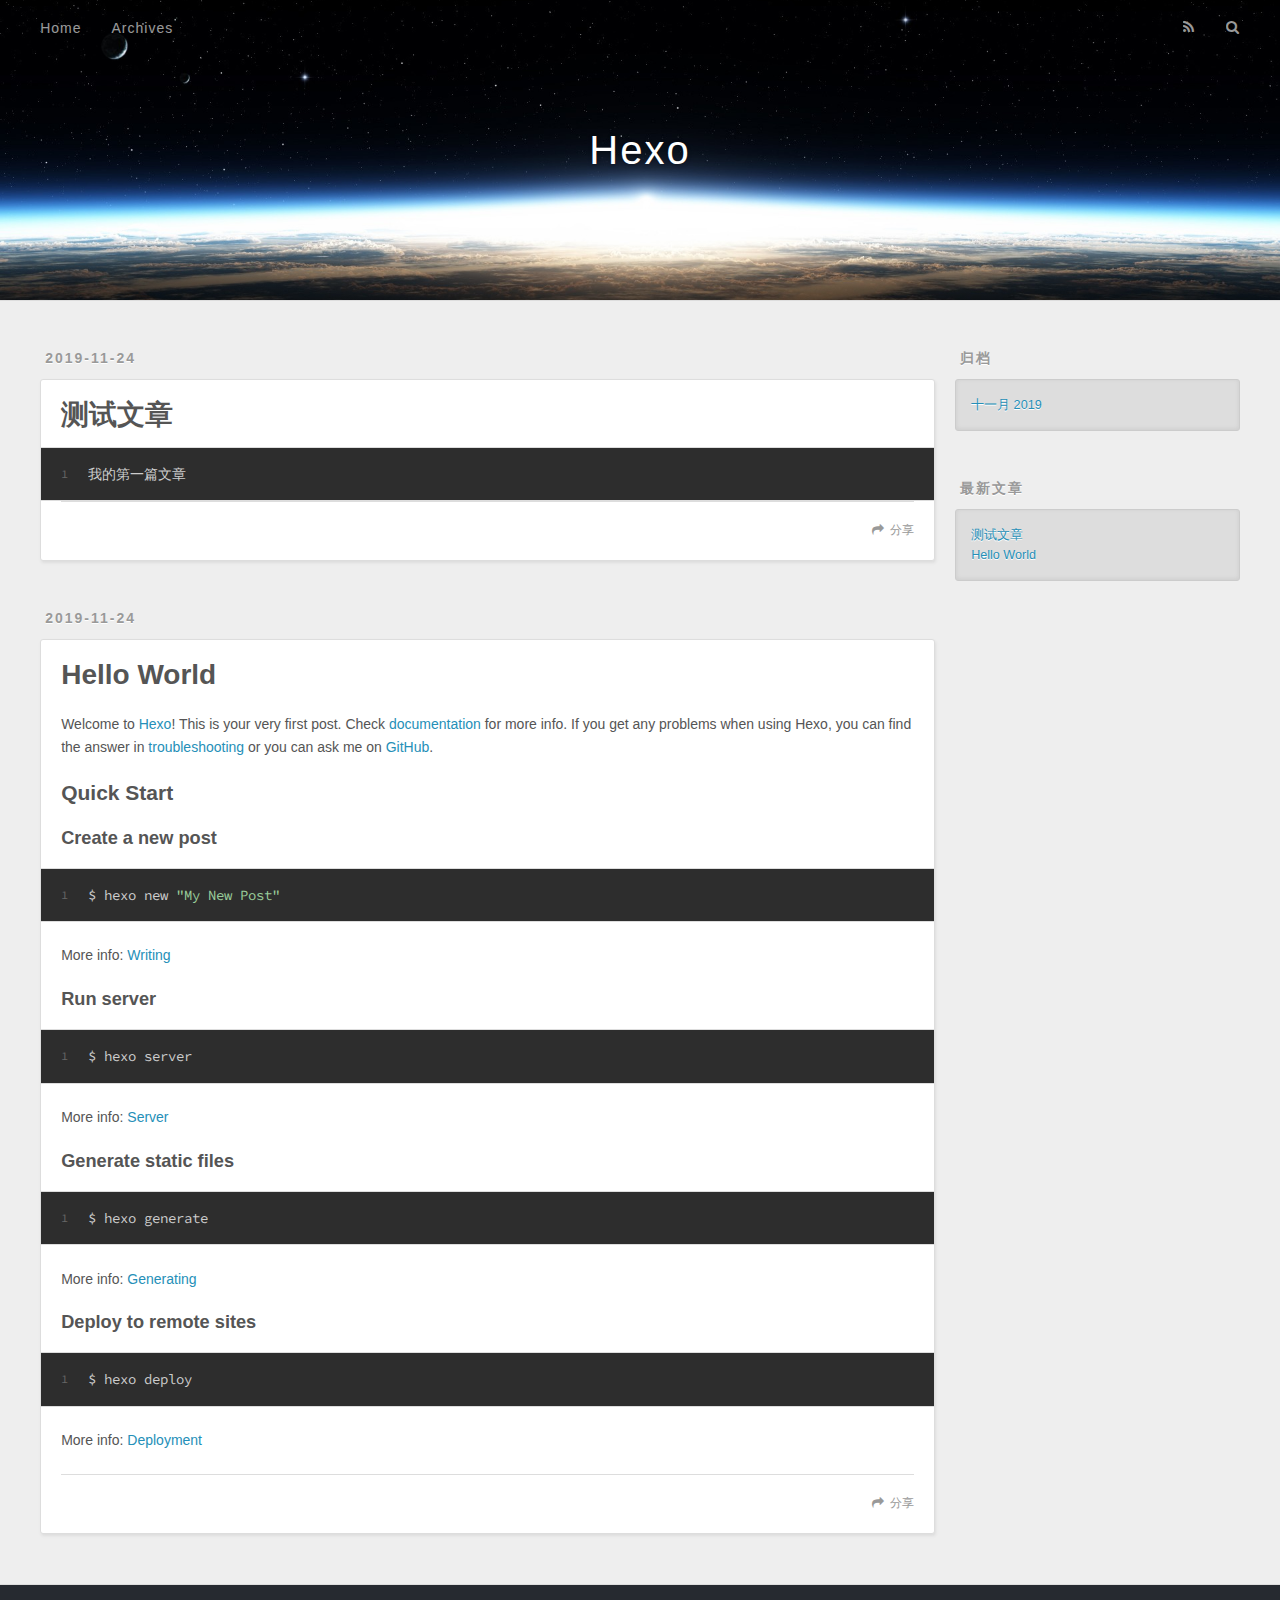
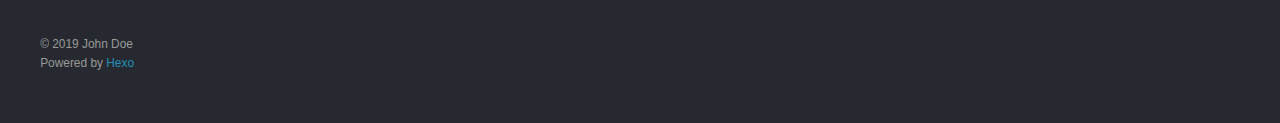
==== index.html @ d6184c69 "Site updated: 2019-11-24 23:22:11" ====
<!DOCTYPE html>
<html>
<head>
  <meta charset="utf-8">
  

  
  <title>Hexo</title>
  <meta name="viewport" content="width=device-width, initial-scale=1, maximum-scale=1">
  <meta property="og:type" content="website">
<meta property="og:title" content="Hexo">
<meta property="og:url" content="http:&#x2F;&#x2F;yoursite.com&#x2F;index.html">
<meta property="og:site_name" content="Hexo">
<meta property="og:locale" content="zh-CN">
<meta name="twitter:card" content="summary">
  
    <link rel="alternate" href="/atom.xml" title="Hexo" type="application/atom+xml">
  
  
    <link rel="icon" href="/favicon.png">
  
  
    <link href="//fonts.googleapis.com/css?family=Source+Code+Pro" rel="stylesheet" type="text/css">
  
  <link rel="stylesheet" href="/css/style.css">
</head>

<body>
  <div id="container">
    <div id="wrap">
      <header id="header">
  <div id="banner"></div>
  <div id="header-outer" class="outer">
    <div id="header-title" class="inner">
      <h1 id="logo-wrap">
        <a href="/" id="logo">Hexo</a>
      </h1>
      
    </div>
    <div id="header-inner" class="inner">
      <nav id="main-nav">
        <a id="main-nav-toggle" class="nav-icon"></a>
        
          <a class="main-nav-link" href="/">Home</a>
        
          <a class="main-nav-link" href="/archives">Archives</a>
        
      </nav>
      <nav id="sub-nav">
        
          <a id="nav-rss-link" class="nav-icon" href="/atom.xml" title="RSS Feed"></a>
        
        <a id="nav-search-btn" class="nav-icon" title="搜索"></a>
      </nav>
      <div id="search-form-wrap">
        <form action="//google.com/search" method="get" accept-charset="UTF-8" class="search-form"><input type="search" name="q" class="search-form-input" placeholder="Search"><button type="submit" class="search-form-submit">&#xF002;</button><input type="hidden" name="sitesearch" value="http://yoursite.com"></form>
      </div>
    </div>
  </div>
</header>
      <div class="outer">
        <section id="main">
  
    <article id="post-测试文章" class="article article-type-post" itemscope itemprop="blogPost">
  <div class="article-meta">
    <a href="/2019/11/24/%E6%B5%8B%E8%AF%95%E6%96%87%E7%AB%A0/" class="article-date">
  <time datetime="2019-11-24T12:46:20.000Z" itemprop="datePublished">2019-11-24</time>
</a>
    
  </div>
  <div class="article-inner">
    
    
      <header class="article-header">
        
  
    <h1 itemprop="name">
      <a class="article-title" href="/2019/11/24/%E6%B5%8B%E8%AF%95%E6%96%87%E7%AB%A0/">测试文章</a>
    </h1>
  

      </header>
    
    <div class="article-entry" itemprop="articleBody">
      
        <br>
<figure class="highlight bash"><table><tr><td class="gutter"><pre><span class="line">1</span><br></pre></td><td class="code"><pre><span class="line">我的第一篇文章</span><br></pre></td></tr></table></figure>
      
    </div>
    <footer class="article-footer">
      <a data-url="http://yoursite.com/2019/11/24/%E6%B5%8B%E8%AF%95%E6%96%87%E7%AB%A0/" data-id="ck3d3ult2000094rq9n5b77zd" class="article-share-link">分享</a>
      
      
    </footer>
  </div>
  
</article>


  
    <article id="post-hello-world" class="article article-type-post" itemscope itemprop="blogPost">
  <div class="article-meta">
    <a href="/2019/11/24/hello-world/" class="article-date">
  <time datetime="2019-11-24T12:38:49.908Z" itemprop="datePublished">2019-11-24</time>
</a>
    
  </div>
  <div class="article-inner">
    
    
      <header class="article-header">
        
  
    <h1 itemprop="name">
      <a class="article-title" href="/2019/11/24/hello-world/">Hello World</a>
    </h1>
  

      </header>
    
    <div class="article-entry" itemprop="articleBody">
      
        <p>Welcome to <a href="https://hexo.io/" target="_blank" rel="noopener">Hexo</a>! This is your very first post. Check <a href="https://hexo.io/docs/" target="_blank" rel="noopener">documentation</a> for more info. If you get any problems when using Hexo, you can find the answer in <a href="https://hexo.io/docs/troubleshooting.html" target="_blank" rel="noopener">troubleshooting</a> or you can ask me on <a href="https://github.com/hexojs/hexo/issues" target="_blank" rel="noopener">GitHub</a>.</p>
<h2 id="Quick-Start"><a href="#Quick-Start" class="headerlink" title="Quick Start"></a>Quick Start</h2><h3 id="Create-a-new-post"><a href="#Create-a-new-post" class="headerlink" title="Create a new post"></a>Create a new post</h3><figure class="highlight bash"><table><tr><td class="gutter"><pre><span class="line">1</span><br></pre></td><td class="code"><pre><span class="line">$ hexo new <span class="string">"My New Post"</span></span><br></pre></td></tr></table></figure>

<p>More info: <a href="https://hexo.io/docs/writing.html" target="_blank" rel="noopener">Writing</a></p>
<h3 id="Run-server"><a href="#Run-server" class="headerlink" title="Run server"></a>Run server</h3><figure class="highlight bash"><table><tr><td class="gutter"><pre><span class="line">1</span><br></pre></td><td class="code"><pre><span class="line">$ hexo server</span><br></pre></td></tr></table></figure>

<p>More info: <a href="https://hexo.io/docs/server.html" target="_blank" rel="noopener">Server</a></p>
<h3 id="Generate-static-files"><a href="#Generate-static-files" class="headerlink" title="Generate static files"></a>Generate static files</h3><figure class="highlight bash"><table><tr><td class="gutter"><pre><span class="line">1</span><br></pre></td><td class="code"><pre><span class="line">$ hexo generate</span><br></pre></td></tr></table></figure>

<p>More info: <a href="https://hexo.io/docs/generating.html" target="_blank" rel="noopener">Generating</a></p>
<h3 id="Deploy-to-remote-sites"><a href="#Deploy-to-remote-sites" class="headerlink" title="Deploy to remote sites"></a>Deploy to remote sites</h3><figure class="highlight bash"><table><tr><td class="gutter"><pre><span class="line">1</span><br></pre></td><td class="code"><pre><span class="line">$ hexo deploy</span><br></pre></td></tr></table></figure>

<p>More info: <a href="https://hexo.io/docs/one-command-deployment.html" target="_blank" rel="noopener">Deployment</a></p>

      
    </div>
    <footer class="article-footer">
      <a data-url="http://yoursite.com/2019/11/24/hello-world/" data-id="ck3d3ultg000194rq2yda4rs5" class="article-share-link">分享</a>
      
      
    </footer>
  </div>
  
</article>


  


</section>
        
          <aside id="sidebar">
  
    

  
    

  
    
  
    
  <div class="widget-wrap">
    <h3 class="widget-title">归档</h3>
    <div class="widget">
      <ul class="archive-list"><li class="archive-list-item"><a class="archive-list-link" href="/archives/2019/11/">十一月 2019</a></li></ul>
    </div>
  </div>


  
    
  <div class="widget-wrap">
    <h3 class="widget-title">最新文章</h3>
    <div class="widget">
      <ul>
        
          <li>
            <a href="/2019/11/24/%E6%B5%8B%E8%AF%95%E6%96%87%E7%AB%A0/">测试文章</a>
          </li>
        
          <li>
            <a href="/2019/11/24/hello-world/">Hello World</a>
          </li>
        
      </ul>
    </div>
  </div>

  
</aside>
        
      </div>
      <footer id="footer">
  
  <div class="outer">
    <div id="footer-info" class="inner">
      &copy; 2019 John Doe<br>
      Powered by <a href="http://hexo.io/" target="_blank">Hexo</a>
    </div>
  </div>
</footer>
    </div>
    <nav id="mobile-nav">
  
    <a href="/" class="mobile-nav-link">Home</a>
  
    <a href="/archives" class="mobile-nav-link">Archives</a>
  
</nav>
    

<script src="//ajax.googleapis.com/ajax/libs/jquery/2.0.3/jquery.min.js"></script>


  <link rel="stylesheet" href="/fancybox/jquery.fancybox.css">
  <script src="/fancybox/jquery.fancybox.pack.js"></script>


<script src="/js/script.js"></script>



  </div>
</body>
</html>
---- css/style.css ----
body {
  width: 100%;
}
body:before,
body:after {
  content: "";
  display: table;
}
body:after {
  clear: both;
}
html,
body,
div,
span,
applet,
object,
iframe,
h1,
h2,
h3,
h4,
h5,
h6,
p,
blockquote,
pre,
a,
abbr,
acronym,
address,
big,
cite,
code,
del,
dfn,
em,
img,
ins,
kbd,
q,
s,
samp,
small,
strike,
strong,
sub,
sup,
tt,
var,
dl,
dt,
dd,
ol,
ul,
li,
fieldset,
form,
label,
legend,
table,
caption,
tbody,
tfoot,
thead,
tr,
th,
td {
  margin: 0;
  padding: 0;
  border: 0;
  outline: 0;
  font-weight: inherit;
  font-style: inherit;
  font-family: inherit;
  font-size: 100%;
  vertical-align: baseline;
}
body {
  line-height: 1;
  color: #000;
  background: #fff;
}
ol,
ul {
  list-style: none;
}
table {
  border-collapse: separate;
  border-spacing: 0;
  vertical-align: middle;
}
caption,
th,
td {
  text-align: left;
  font-weight: normal;
  vertical-align: middle;
}
a img {
  border: none;
}
input,
button {
  margin: 0;
  padding: 0;
}
input::-moz-focus-inner,
button::-moz-focus-inner {
  border: 0;
  padding: 0;
}
@font-face {
  font-family: FontAwesome;
  font-style: normal;
  font-weight: normal;
  src: url("fonts/fontawesome-webfont.eot?v=#4.0.3");
  src: url("fonts/fontawesome-webfont.eot?#iefix&v=#4.0.3") format("embedded-opentype"), url("fonts/fontawesome-webfont.woff?v=#4.0.3") format("woff"), url("fonts/fontawesome-webfont.ttf?v=#4.0.3") format("truetype"), url("fonts/fontawesome-webfont.svg#fontawesomeregular?v=#4.0.3") format("svg");
}
html,
body,
#container {
  height: 100%;
}
body {
  background: #eee;
  font: 14px -apple-system, BlinkMacSystemFont, "Segoe UI", "Roboto", "Oxygen", "Ubuntu", "Cantarell", "Fira Sans", "Droid Sans", "Helvetica Neue", sans-serif;
  -webkit-text-size-adjust: 100%;
}
.outer {
  max-width: 1220px;
  margin: 0 auto;
  padding: 0 20px;
}
.outer:before,
.outer:after {
  content: "";
  display: table;
}
.outer:after {
  clear: both;
}
.inner {
  display: inline;
  float: left;
  width: 98.33333333333333%;
  margin: 0 0.833333333333333%;
}
.left,
.alignleft {
  float: left;
}
.right,
.alignright {
  float: right;
}
.clear {
  clear: both;
}
#container {
  position: relative;
}
.mobile-nav-on {
  overflow: hidden;
}
#wrap {
  height: 100%;
  width: 100%;
  position: absolute;
  top: 0;
  left: 0;
  -webkit-transition: 0.2s ease-out;
  -moz-transition: 0.2s ease-out;
  -ms-transition: 0.2s ease-out;
  transition: 0.2s ease-out;
  z-index: 1;
  background: #eee;
}
.mobile-nav-on #wrap {
  left: 280px;
}
@media screen and (min-width: 768px) {
  #main {
    display: inline;
    float: left;
    width: 73.33333333333333%;
    margin: 0 0.833333333333333%;
  }
}
.article-date,
.article-category-link,
.archive-year,
.widget-title {
  text-decoration: none;
  text-transform: uppercase;
  letter-spacing: 2px;
  color: #999;
  margin-bottom: 1em;
  margin-left: 5px;
  line-height: 1em;
  text-shadow: 0 1px #fff;
  font-weight: bold;
}
.article-inner,
.archive-article-inner {
  background: #fff;
  -webkit-box-shadow: 1px 2px 3px #ddd;
  box-shadow: 1px 2px 3px #ddd;
  border: 1px solid #ddd;
  border-radius: 3px;
}
.article-entry h1,
.widget h1 {
  font-size: 2em;
}
.article-entry h2,
.widget h2 {
  font-size: 1.5em;
}
.article-entry h3,
.widget h3 {
  font-size: 1.3em;
}
.article-entry h4,
.widget h4 {
  font-size: 1.2em;
}
.article-entry h5,
.widget h5 {
  font-size: 1em;
}
.article-entry h6,
.widget h6 {
  font-size: 1em;
  color: #999;
}
.article-entry hr,
.widget hr {
  border: 1px dashed #ddd;
}
.article-entry strong,
.widget strong {
  font-weight: bold;
}
.article-entry em,
.widget em,
.article-entry cite,
.widget cite {
  font-style: italic;
}
.article-entry sup,
.widget sup,
.article-entry sub,
.widget sub {
  font-size: 0.75em;
  line-height: 0;
  position: relative;
  vertical-align: baseline;
}
.article-entry sup,
.widget sup {
  top: -0.5em;
}
.article-entry sub,
.widget sub {
  bottom: -0.2em;
}
.article-entry small,
.widget small {
  font-size: 0.85em;
}
.article-entry acronym,
.widget acronym,
.article-entry abbr,
.widget abbr {
  border-bottom: 1px dotted;
}
.article-entry ul,
.widget ul,
.article-entry ol,
.widget ol,
.article-entry dl,
.widget dl {
  margin: 0 20px;
  line-height: 1.6em;
}
.article-entry ul ul,
.widget ul ul,
.article-entry ol ul,
.widget ol ul,
.article-entry ul ol,
.widget ul ol,
.article-entry ol ol,
.widget ol ol {
  margin-top: 0;
  margin-bottom: 0;
}
.article-entry ul,
.widget ul {
  list-style: disc;
}
.article-entry ol,
.widget ol {
  list-style: decimal;
}
.article-entry dt,
.widget dt {
  font-weight: bold;
}
#header {
  height: 300px;
  position: relative;
  border-bottom: 1px solid #ddd;
}
#header:before,
#header:after {
  content: "";
  position: absolute;
  left: 0;
  right: 0;
  height: 40px;
}
#header:before {
  top: 0;
  background: -webkit-linear-gradient(rgba(0,0,0,0.2), transparent);
  background: -moz-linear-gradient(rgba(0,0,0,0.2), transparent);
  background: -ms-linear-gradient(rgba(0,0,0,0.2), transparent);
  background: linear-gradient(rgba(0,0,0,0.2), transparent);
}
#header:after {
  bottom: 0;
  background: -webkit-linear-gradient(transparent, rgba(0,0,0,0.2));
  background: -moz-linear-gradient(transparent, rgba(0,0,0,0.2));
  background: -ms-linear-gradient(transparent, rgba(0,0,0,0.2));
  background: linear-gradient(transparent, rgba(0,0,0,0.2));
}
#header-outer {
  height: 100%;
  position: relative;
}
#header-inner {
  position: relative;
  overflow: hidden;
}
#banner {
  position: absolute;
  top: 0;
  left: 0;
  width: 100%;
  height: 100%;
  background: url("images/banner.jpg") center #000;
  -webkit-background-size: cover;
  -moz-background-size: cover;
  background-size: cover;
  z-index: -1;
}
#header-title {
  text-align: center;
  height: 40px;
  position: absolute;
  top: 50%;
  left: 0;
  margin-top: -20px;
}
#logo,
#subtitle {
  text-decoration: none;
  color: #fff;
  font-weight: 300;
  text-shadow: 0 1px 4px rgba(0,0,0,0.3);
}
#logo {
  font-size: 40px;
  line-height: 40px;
  letter-spacing: 2px;
}
#subtitle {
  font-size: 16px;
  line-height: 16px;
  letter-spacing: 1px;
}
#subtitle-wrap {
  margin-top: 16px;
}
#main-nav {
  float: left;
  margin-left: -15px;
}
.nav-icon,
.main-nav-link {
  float: left;
  color: #fff;
  opacity: 0.6;
  text-decoration: none;
  text-shadow: 0 1px rgba(0,0,0,0.2);
  -webkit-transition: opacity 0.2s;
  -moz-transition: opacity 0.2s;
  -ms-transition: opacity 0.2s;
  transition: opacity 0.2s;
  display: block;
  padding: 20px 15px;
}
.nav-icon:hover,
.main-nav-link:hover {
  opacity: 1;
}
.nav-icon {
  font-family: FontAwesome;
  text-align: center;
  font-size: 14px;
  width: 14px;
  height: 14px;
  padding: 20px 15px;
  position: relative;
  cursor: pointer;
}
.main-nav-link {
  font-weight: 300;
  letter-spacing: 1px;
}
@media screen and (max-width: 479px) {
  .main-nav-link {
    display: none;
  }
}
#main-nav-toggle {
  display: none;
}
#main-nav-toggle:before {
  content: "\f0c9";
}
@media screen and (max-width: 479px) {
  #main-nav-toggle {
    display: block;
  }
}
#sub-nav {
  float: right;
  margin-right: -15px;
}
#nav-rss-link:before {
  content: "\f09e";
}
#nav-search-btn:before {
  content: "\f002";
}
#search-form-wrap {
  position: absolute;
  top: 15px;
  width: 150px;
  height: 30px;
  right: -150px;
  opacity: 0;
  -webkit-transition: 0.2s ease-out;
  -moz-transition: 0.2s ease-out;
  -ms-transition: 0.2s ease-out;
  transition: 0.2s ease-out;
}
#search-form-wrap.on {
  opacity: 1;
  right: 0;
}
@media screen and (max-width: 479px) {
  #search-form-wrap {
    width: 100%;
    right: -100%;
  }
}
.search-form {
  position: absolute;
  top: 0;
  left: 0;
  right: 0;
  background: #fff;
  padding: 5px 15px;
  border-radius: 15px;
  -webkit-box-shadow: 0 0 10px rgba(0,0,0,0.3);
  box-shadow: 0 0 10px rgba(0,0,0,0.3);
}
.search-form-input {
  border: none;
  background: none;
  color: #555;
  width: 100%;
  font: 13px -apple-system, BlinkMacSystemFont, "Segoe UI", "Roboto", "Oxygen", "Ubuntu", "Cantarell", "Fira Sans", "Droid Sans", "Helvetica Neue", sans-serif;
  outline: none;
}
.search-form-input::-webkit-search-results-decoration,
.search-form-input::-webkit-search-cancel-button {
  -webkit-appearance: none;
}
.search-form-submit {
  position: absolute;
  top: 50%;
  right: 10px;
  margin-top: -7px;
  font: 13px FontAwesome;
  border: none;
  background: none;
  color: #bbb;
  cursor: pointer;
}
.search-form-submit:hover,
.search-form-submit:focus {
  color: #777;
}
.article {
  margin: 50px 0;
}
.article-inner {
  overflow: hidden;
}
.article-meta:before,
.article-meta:after {
  content: "";
  display: table;
}
.article-meta:after {
  clear: both;
}
.article-date {
  float: left;
}
.article-category {
  float: left;
  line-height: 1em;
  color: #ccc;
  text-shadow: 0 1px #fff;
  margin-left: 8px;
}
.article-category:before {
  content: "\2022";
}
.article-category-link {
  margin: 0 12px 1em;
}
.article-header {
  padding: 20px 20px 0;
}
.article-title {
  text-decoration: none;
  font-size: 2em;
  font-weight: bold;
  color: #555;
  line-height: 1.1em;
  -webkit-transition: color 0.2s;
  -moz-transition: color 0.2s;
  -ms-transition: color 0.2s;
  transition: color 0.2s;
}
a.article-title:hover {
  color: #258fb8;
}
.article-entry {
  color: #555;
  padding: 0 20px;
}
.article-entry:before,
.article-entry:after {
  content: "";
  display: table;
}
.article-entry:after {
  clear: both;
}
.article-entry p,
.article-entry table {
  line-height: 1.6em;
  margin: 1.6em 0;
}
.article-entry h1,
.article-entry h2,
.article-entry h3,
.article-entry h4,
.article-entry h5,
.article-entry h6 {
  font-weight: bold;
}
.article-entry h1,
.article-entry h2,
.article-entry h3,
.article-entry h4,
.article-entry h5,
.article-entry h6 {
  line-height: 1.1em;
  margin: 1.1em 0;
}
.article-entry a {
  color: #258fb8;
  text-decoration: none;
}
.article-entry a:hover {
  text-decoration: underline;
}
.article-entry ul,
.article-entry ol,
.article-entry dl {
  margin-top: 1.6em;
  margin-bottom: 1.6em;
}
.article-entry img,
.article-entry video {
  max-width: 100%;
  height: auto;
  display: block;
  margin: auto;
}
.article-entry iframe {
  border: none;
}
.article-entry table {
  width: 100%;
  border-collapse: collapse;
  border-spacing: 0;
}
.article-entry th {
  font-weight: bold;
  border-bottom: 3px solid #ddd;
  padding-bottom: 0.5em;
}
.article-entry td {
  border-bottom: 1px solid #ddd;
  padding: 10px 0;
}
.article-entry blockquote {
  font-family: Georgia, "Times New Roman", serif;
  font-size: 1.4em;
  margin: 1.6em 20px;
  text-align: center;
}
.article-entry blockquote footer {
  font-size: 14px;
  margin: 1.6em 0;
  font-family: -apple-system, BlinkMacSystemFont, "Segoe UI", "Roboto", "Oxygen", "Ubuntu", "Cantarell", "Fira Sans", "Droid Sans", "Helvetica Neue", sans-serif;
}
.article-entry blockquote footer cite:before {
  content: "—";
  padding: 0 0.5em;
}
.article-entry .pullquote {
  text-align: left;
  width: 45%;
  margin: 0;
}
.article-entry .pullquote.left {
  margin-left: 0.5em;
  margin-right: 1em;
}
.article-entry .pullquote.right {
  margin-right: 0.5em;
  margin-left: 1em;
}
.article-entry .caption {
  color: #999;
  display: block;
  font-size: 0.9em;
  margin-top: 0.5em;
  position: relative;
  text-align: center;
}
.article-entry .video-container {
  position: relative;
  padding-top: 56.25%;
  height: 0;
  overflow: hidden;
}
.article-entry .video-container iframe,
.article-entry .video-container object,
.article-entry .video-container embed {
  position: absolute;
  top: 0;
  left: 0;
  width: 100%;
  height: 100%;
  margin-top: 0;
}
.article-more-link a {
  display: inline-block;
  line-height: 1em;
  padding: 6px 15px;
  border-radius: 15px;
  background: #eee;
  color: #999;
  text-shadow: 0 1px #fff;
  text-decoration: none;
}
.article-more-link a:hover {
  background: #258fb8;
  color: #fff;
  text-decoration: none;
  text-shadow: 0 1px #1e7293;
}
.article-footer {
  font-size: 0.85em;
  line-height: 1.6em;
  border-top: 1px solid #ddd;
  padding-top: 1.6em;
  margin: 0 20px 20px;
}
.article-footer:before,
.article-footer:after {
  content: "";
  display: table;
}
.article-footer:after {
  clear: both;
}
.article-footer a {
  color: #999;
  text-decoration: none;
}
.article-footer a:hover {
  color: #555;
}
.article-tag-list-item {
  float: left;
  margin-right: 10px;
}
.article-tag-list-link:before {
  content: "#";
}
.article-comment-link {
  float: right;
}
.article-comment-link:before {
  content: "\f075";
  font-family: FontAwesome;
  padding-right: 8px;
}
.article-share-link {
  cursor: pointer;
  float: right;
  margin-left: 20px;
}
.article-share-link:before {
  content: "\f064";
  font-family: FontAwesome;
  padding-right: 6px;
}
#article-nav {
  position: relative;
}
#article-nav:before,
#article-nav:after {
  content: "";
  display: table;
}
#article-nav:after {
  clear: both;
}
@media screen and (min-width: 768px) {
  #article-nav {
    margin: 50px 0;
  }
  #article-nav:before {
    width: 8px;
    height: 8px;
    position: absolute;
    top: 50%;
    left: 50%;
    margin-top: -4px;
    margin-left: -4px;
    content: "";
    border-radius: 50%;
    background: #ddd;
    -webkit-box-shadow: 0 1px 2px #fff;
    box-shadow: 0 1px 2px #fff;
  }
}
.article-nav-link-wrap {
  text-decoration: none;
  text-shadow: 0 1px #fff;
  color: #999;
  -webkit-box-sizing: border-box;
  -moz-box-sizing: border-box;
  box-sizing: border-box;
  margin-top: 50px;
  text-align: center;
  display: block;
}
.article-nav-link-wrap:hover {
  color: #555;
}
@media screen and (min-width: 768px) {
  .article-nav-link-wrap {
    width: 50%;
    margin-top: 0;
  }
}
@media screen and (min-width: 768px) {
  #article-nav-newer {
    float: left;
    text-align: right;
    padding-right: 20px;
  }
}
@media screen and (min-width: 768px) {
  #article-nav-older {
    float: right;
    text-align: left;
    padding-left: 20px;
  }
}
.article-nav-caption {
  text-transform: uppercase;
  letter-spacing: 2px;
  color: #ddd;
  line-height: 1em;
  font-weight: bold;
}
#article-nav-newer .article-nav-caption {
  margin-right: -2px;
}
.article-nav-title {
  font-size: 0.85em;
  line-height: 1.6em;
  margin-top: 0.5em;
}
.article-share-box {
  position: absolute;
  display: none;
  background: #fff;
  -webkit-box-shadow: 1px 2px 10px rgba(0,0,0,0.2);
  box-shadow: 1px 2px 10px rgba(0,0,0,0.2);
  border-radius: 3px;
  margin-left: -145px;
  overflow: hidden;
  z-index: 1;
}
.article-share-box.on {
  display: block;
}
.article-share-input {
  width: 100%;
  background: none;
  -webkit-box-sizing: border-box;
  -moz-box-sizing: border-box;
  box-sizing: border-box;
  font: 14px -apple-system, BlinkMacSystemFont, "Segoe UI", "Roboto", "Oxygen", "Ubuntu", "Cantarell", "Fira Sans", "Droid Sans", "Helvetica Neue", sans-serif;
  padding: 0 15px;
  color: #555;
  outline: none;
  border: 1px solid #ddd;
  border-radius: 3px 3px 0 0;
  height: 36px;
  line-height: 36px;
}
.article-share-links {
  background: #eee;
}
.article-share-links:before,
.article-share-links:after {
  content: "";
  display: table;
}
.article-share-links:after {
  clear: both;
}
.article-share-twitter,
.article-share-facebook,
.article-share-pinterest,
.article-share-google {
  width: 50px;
  height: 36px;
  display: block;
  float: left;
  position: relative;
  color: #999;
  text-shadow: 0 1px #fff;
}
.article-share-twitter:before,
.article-share-facebook:before,
.article-share-pinterest:before,
.article-share-google:before {
  font-size: 20px;
  font-family: FontAwesome;
  width: 20px;
  height: 20px;
  position: absolute;
  top: 50%;
  left: 50%;
  margin-top: -10px;
  margin-left: -10px;
  text-align: center;
}
.article-share-twitter:hover,
.article-share-facebook:hover,
.article-share-pinterest:hover,
.article-share-google:hover {
  color: #fff;
}
.article-share-twitter:before {
  content: "\f099";
}
.article-share-twitter:hover {
  background: #00aced;
  text-shadow: 0 1px #008abe;
}
.article-share-facebook:before {
  content: "\f09a";
}
.article-share-facebook:hover {
  background: #3b5998;
  text-shadow: 0 1px #2f477a;
}
.article-share-pinterest:before {
  content: "\f0d2";
}
.article-share-pinterest:hover {
  background: #cb2027;
  text-shadow: 0 1px #a21a1f;
}
.article-share-google:before {
  content: "\f0d5";
}
.article-share-google:hover {
  background: #dd4b39;
  text-shadow: 0 1px #be3221;
}
.article-gallery {
  background: #000;
  position: relative;
}
.article-gallery-photos {
  position: relative;
  overflow: hidden;
}
.article-gallery-img {
  display: none;
  max-width: 100%;
}
.article-gallery-img:first-child {
  display: block;
}
.article-gallery-img.loaded {
  position: absolute;
  display: block;
}
.article-gallery-img img {
  display: block;
  max-width: 100%;
  margin: 0 auto;
}
#comments {
  background: #fff;
  -webkit-box-shadow: 1px 2px 3px #ddd;
  box-shadow: 1px 2px 3px #ddd;
  padding: 20px;
  border: 1px solid #ddd;
  border-radius: 3px;
  margin: 50px 0;
}
#comments a {
  color: #258fb8;
}
.archives-wrap {
  margin: 50px 0;
}
.archives:before,
.archives:after {
  content: "";
  display: table;
}
.archives:after {
  clear: both;
}
.archive-year-wrap {
  margin-bottom: 1em;
}
.archives {
  -webkit-column-gap: 10px;
  -moz-column-gap: 10px;
  column-gap: 10px;
}
@media screen and (min-width: 480px) and (max-width: 767px) {
  .archives {
    -webkit-column-count: 2;
    -moz-column-count: 2;
    column-count: 2;
  }
}
@media screen and (min-width: 768px) {
  .archives {
    -webkit-column-count: 3;
    -moz-column-count: 3;
    column-count: 3;
  }
}
.archive-article {
  -webkit-column-break-inside: avoid;
  page-break-inside: avoid;
  overflow: hidden;
  break-inside: avoid-column;
}
.archive-article-inner {
  padding: 10px;
  margin-bottom: 15px;
}
.archive-article-title {
  text-decoration: none;
  font-weight: bold;
  color: #555;
  -webkit-transition: color 0.2s;
  -moz-transition: color 0.2s;
  -ms-transition: color 0.2s;
  transition: color 0.2s;
  line-height: 1.6em;
}
.archive-article-title:hover {
  color: #258fb8;
}
.archive-article-footer {
  margin-top: 1em;
}
.archive-article-date {
  color: #999;
  text-decoration: none;
  font-size: 0.85em;
  line-height: 1em;
  margin-bottom: 0.5em;
  display: block;
}
#page-nav {
  margin: 50px auto;
  background: #fff;
  -webkit-box-shadow: 1px 2px 3px #ddd;
  box-shadow: 1px 2px 3px #ddd;
  border: 1px solid #ddd;
  border-radius: 3px;
  text-align: center;
  color: #999;
  overflow: hidden;
}
#page-nav:before,
#page-nav:after {
  content: "";
  display: table;
}
#page-nav:after {
  clear: both;
}
#page-nav a,
#page-nav span {
  padding: 10px 20px;
  line-height: 1;
  height: 2ex;
}
#page-nav a {
  color: #999;
  text-decoration: none;
}
#page-nav a:hover {
  background: #999;
  color: #fff;
}
#page-nav .prev {
  float: left;
}
#page-nav .next {
  float: right;
}
#page-nav .page-number {
  display: inline-block;
}
@media screen and (max-width: 479px) {
  #page-nav .page-number {
    display: none;
  }
}
#page-nav .current {
  color: #555;
  font-weight: bold;
}
#page-nav .space {
  color: #ddd;
}
#footer {
  background: #262a30;
  padding: 50px 0;
  border-top: 1px solid #ddd;
  color: #999;
}
#footer a {
  color: #258fb8;
  text-decoration: none;
}
#footer a:hover {
  text-decoration: underline;
}
#footer-info {
  line-height: 1.6em;
  font-size: 0.85em;
}
.article-entry pre,
.article-entry .highlight {
  background: #2d2d2d;
  margin: 0 -20px;
  padding: 15px 20px;
  border-style: solid;
  border-color: #ddd;
  border-width: 1px 0;
  overflow: auto;
  color: #ccc;
  line-height: 22.400000000000002px;
}
.article-entry .highlight .gutter pre,
.article-entry .gist .gist-file .gist-data .line-numbers {
  color: #666;
  font-size: 0.85em;
}
.article-entry pre,
.article-entry code {
  font-family: "Source Code Pro", Consolas, Monaco, Menlo, Consolas, monospace;
}
.article-entry code {
  background: #eee;
  text-shadow: 0 1px #fff;
  padding: 0 0.3em;
}
.article-entry pre code {
  background: none;
  text-shadow: none;
  padding: 0;
}
.article-entry .highlight pre {
  border: none;
  margin: 0;
  padding: 0;
}
.article-entry .highlight table {
  margin: 0;
  width: auto;
}
.article-entry .highlight td {
  border: none;
  padding: 0;
}
.article-entry .highlight figcaption {
  font-size: 0.85em;
  color: #999;
  line-height: 1em;
  margin-bottom: 1em;
}
.article-entry .highlight figcaption:before,
.article-entry .highlight figcaption:after {
  content: "";
  display: table;
}
.article-entry .highlight figcaption:after {
  clear: both;
}
.article-entry .highlight figcaption a {
  float: right;
}
.article-entry .highlight .gutter pre {
  text-align: right;
  padding-right: 20px;
}
.article-entry .highlight .line {
  height: 22.400000000000002px;
}
.article-entry .highlight .line.marked {
  background: #515151;
}
.article-entry .gist {
  margin: 0 -20px;
  border-style: solid;
  border-color: #ddd;
  border-width: 1px 0;
  background: #2d2d2d;
  padding: 15px 20px 15px 0;
}
.article-entry .gist .gist-file {
  border: none;
  font-family: "Source Code Pro", Consolas, Monaco, Menlo, Consolas, monospace;
  margin: 0;
}
.article-entry .gist .gist-file .gist-data {
  background: none;
  border: none;
}
.article-entry .gist .gist-file .gist-data .line-numbers {
  background: none;
  border: none;
  padding: 0 20px 0 0;
}
.article-entry .gist .gist-file .gist-data .line-data {
  padding: 0 !important;
}
.article-entry .gist .gist-file .highlight {
  margin: 0;
  padding: 0;
  border: none;
}
.article-entry .gist .gist-file .gist-meta {
  background: #2d2d2d;
  color: #999;
  font: 0.85em -apple-system, BlinkMacSystemFont, "Segoe UI", "Roboto", "Oxygen", "Ubuntu", "Cantarell", "Fira Sans", "Droid Sans", "Helvetica Neue", sans-serif;
  text-shadow: 0 0;
  padding: 0;
  margin-top: 1em;
  margin-left: 20px;
}
.article-entry .gist .gist-file .gist-meta a {
  color: #258fb8;
  font-weight: normal;
}
.article-entry .gist .gist-file .gist-meta a:hover {
  text-decoration: underline;
}
pre .comment,
pre .title {
  color: #999;
}
pre .variable,
pre .attribute,
pre .tag,
pre .regexp,
pre .ruby .constant,
pre .xml .tag .title,
pre .xml .pi,
pre .xml .doctype,
pre .html .doctype,
pre .css .id,
pre .css .class,
pre .css .pseudo {
  color: #f2777a;
}
pre .number,
pre .preprocessor,
pre .built_in,
pre .literal,
pre .params,
pre .constant {
  color: #f99157;
}
pre .class,
pre .ruby .class .title,
pre .css .rules .attribute {
  color: #9c9;
}
pre .string,
pre .value,
pre .inheritance,
pre .header,
pre .ruby .symbol,
pre .xml .cdata {
  color: #9c9;
}
pre .css .hexcolor {
  color: #6cc;
}
pre .function,
pre .python .decorator,
pre .python .title,
pre .ruby .function .title,
pre .ruby .title .keyword,
pre .perl .sub,
pre .javascript .title,
pre .coffeescript .title {
  color: #69c;
}
pre .keyword,
pre .javascript .function {
  color: #c9c;
}
@media screen and (max-width: 479px) {
  #mobile-nav {
    position: absolute;
    top: 0;
    left: 0;
    width: 280px;
    height: 100%;
    background: #191919;
    border-right: 1px solid #fff;
  }
}
@media screen and (max-width: 479px) {
  .mobile-nav-link {
    display: block;
    color: #999;
    text-decoration: none;
    padding: 15px 20px;
    font-weight: bold;
  }
  .mobile-nav-link:hover {
    color: #fff;
  }
}
@media screen and (min-width: 768px) {
  #sidebar {
    display: inline;
    float: left;
    width: 23.333333333333332%;
    margin: 0 0.833333333333333%;
  }
}
.widget-wrap {
  margin: 50px 0;
}
.widget {
  color: #777;
  text-shadow: 0 1px #fff;
  background: #ddd;
  -webkit-box-shadow: 0 -1px 4px #ccc inset;
  box-shadow: 0 -1px 4px #ccc inset;
  border: 1px solid #ccc;
  padding: 15px;
  border-radius: 3px;
}
.widget a {
  color: #258fb8;
  text-decoration: none;
}
.widget a:hover {
  text-decoration: underline;
}
.widget ul ul,
.widget ol ul,
.widget dl ul,
.widget ul ol,
.widget ol ol,
.widget dl ol,
.widget ul dl,
.widget ol dl,
.widget dl dl {
  margin-left: 15px;
  list-style: disc;
}
.widget {
  line-height: 1.6em;
  word-wrap: break-word;
  font-size: 0.9em;
}
.widget ul,
.widget ol {
  list-style: none;
  margin: 0;
}
.widget ul ul,
.widget ol ul,
.widget ul ol,
.widget ol ol {
  margin: 0 20px;
}
.widget ul ul,
.widget ol ul {
  list-style: disc;
}
.widget ul ol,
.widget ol ol {
  list-style: decimal;
}
.category-list-count,
.tag-list-count,
.archive-list-count {
  padding-left: 5px;
  color: #999;
  font-size: 0.85em;
}
.category-list-count:before,
.tag-list-count:before,
.archive-list-count:before {
  content: "(";
}
.category-list-count:after,
.tag-list-count:after,
.archive-list-count:after {
  content: ")";
}
.tagcloud a {
  margin-right: 5px;
  display: inline-block;
}
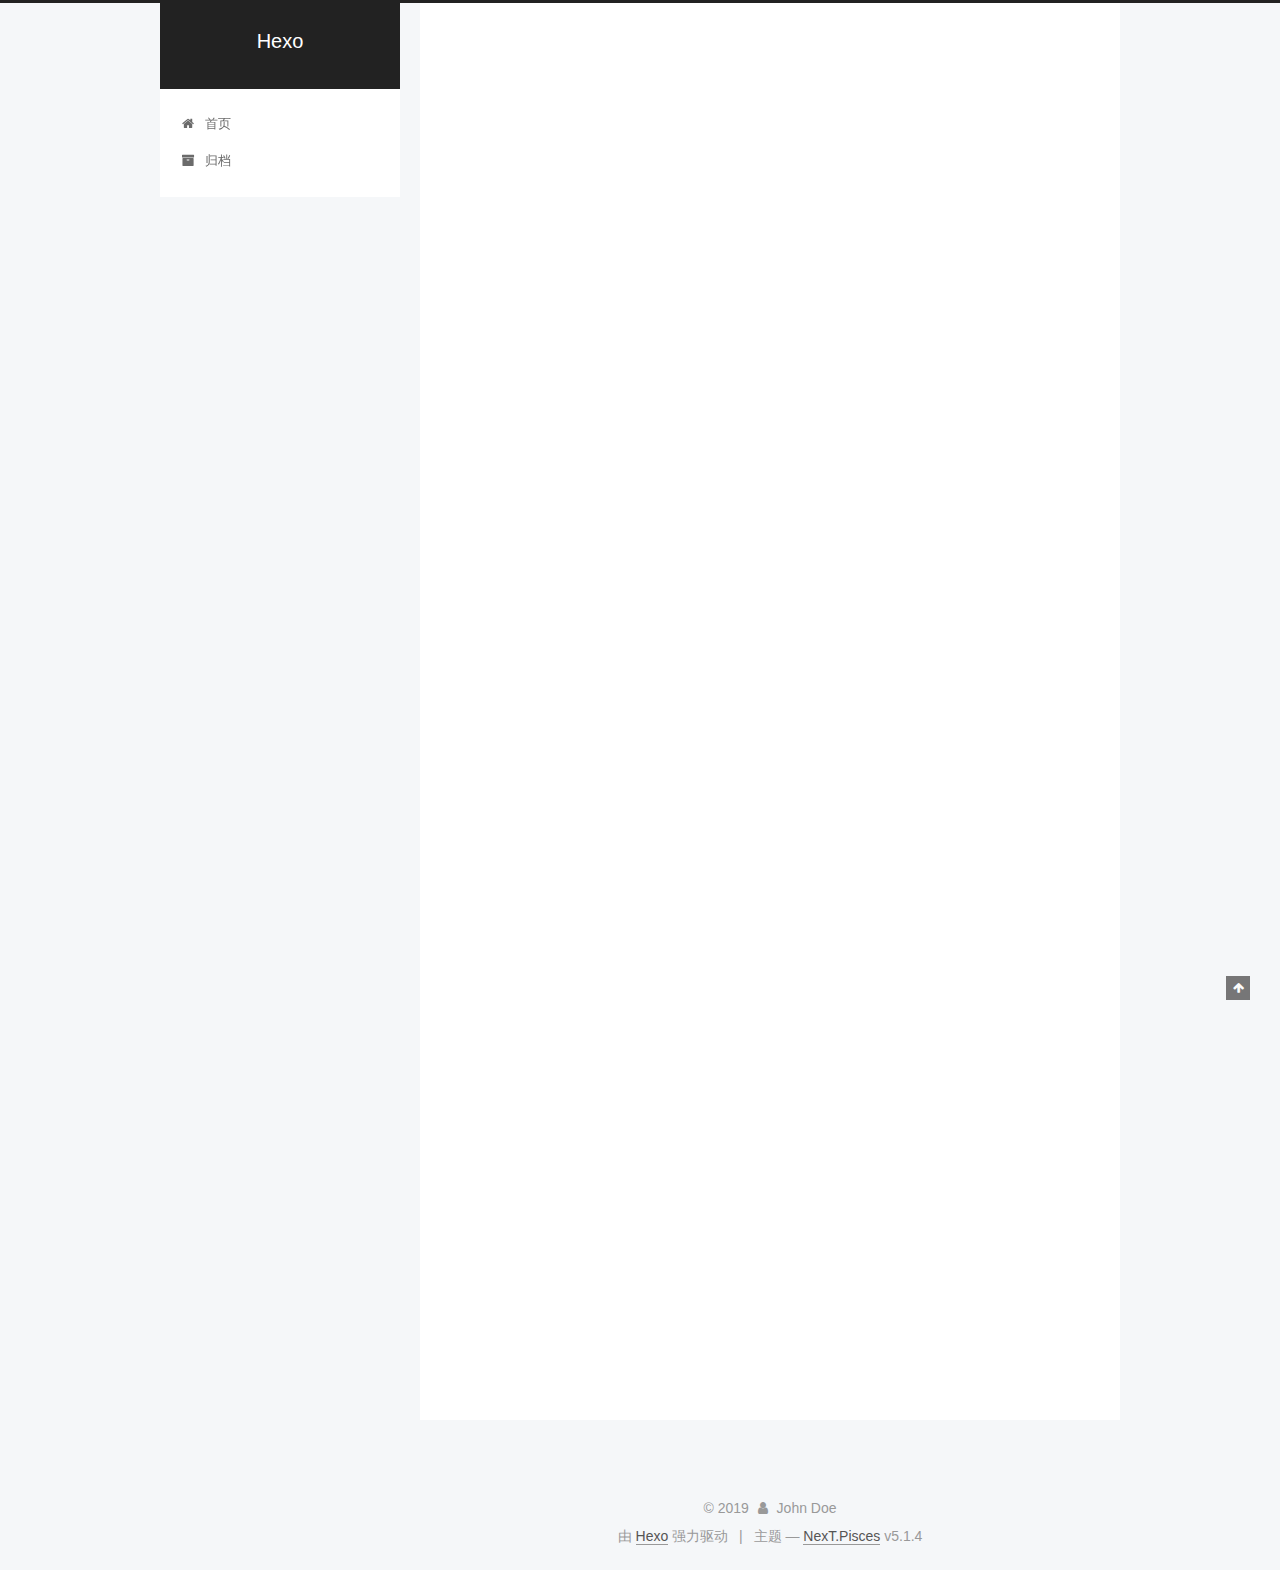
==== commit 1440b1b4: "Site updated: 2019-11-24 23:25:57" ====
--- a/index.html
+++ b/index.html
@@ -1,228 +1,746 @@
 <!DOCTYPE html>
-<html>
+
+
+
+  
+
+
+<html class="theme-next pisces use-motion" lang="zh-Hans">
 <head>
-  <meta charset="utf-8">
-  
-
-  
-  <title>Hexo</title>
-  <meta name="viewport" content="width=device-width, initial-scale=1, maximum-scale=1">
-  <meta property="og:type" content="website">
+  <meta charset="UTF-8"/>
+<meta http-equiv="X-UA-Compatible" content="IE=edge" />
+<meta name="viewport" content="width=device-width, initial-scale=1, maximum-scale=1"/>
+<meta name="theme-color" content="#222">
+
+
+
+
+
+
+
+
+
+<meta http-equiv="Cache-Control" content="no-transform" />
+<meta http-equiv="Cache-Control" content="no-siteapp" />
+
+
+
+
+
+
+
+
+
+
+
+
+
+
+
+
+  
+  
+  <link href="/lib/fancybox/source/jquery.fancybox.css?v=2.1.5" rel="stylesheet" type="text/css" />
+
+
+
+
+
+
+
+<link href="/lib/font-awesome/css/font-awesome.min.css?v=4.6.2" rel="stylesheet" type="text/css" />
+
+<link href="/css/main.css?v=5.1.4" rel="stylesheet" type="text/css" />
+
+
+  <link rel="apple-touch-icon" sizes="180x180" href="/images/apple-touch-icon-next.png?v=5.1.4">
+
+
+  <link rel="icon" type="image/png" sizes="32x32" href="/images/favicon-32x32-next.png?v=5.1.4">
+
+
+  <link rel="icon" type="image/png" sizes="16x16" href="/images/favicon-16x16-next.png?v=5.1.4">
+
+
+  <link rel="mask-icon" href="/images/logo.svg?v=5.1.4" color="#222">
+
+
+
+
+
+  <meta name="keywords" content="Hexo, NexT" />
+
+
+
+
+
+
+
+
+
+
+<meta property="og:type" content="website">
 <meta property="og:title" content="Hexo">
 <meta property="og:url" content="http:&#x2F;&#x2F;yoursite.com&#x2F;index.html">
 <meta property="og:site_name" content="Hexo">
-<meta property="og:locale" content="zh-CN">
+<meta property="og:locale" content="zh-Hans">
 <meta name="twitter:card" content="summary">
-  
-    <link rel="alternate" href="/atom.xml" title="Hexo" type="application/atom+xml">
-  
-  
-    <link rel="icon" href="/favicon.png">
-  
-  
-    <link href="//fonts.googleapis.com/css?family=Source+Code+Pro" rel="stylesheet" type="text/css">
-  
-  <link rel="stylesheet" href="/css/style.css">
+
+
+
+<script type="text/javascript" id="hexo.configurations">
+  var NexT = window.NexT || {};
+  var CONFIG = {
+    root: '/',
+    scheme: 'Pisces',
+    version: '5.1.4',
+    sidebar: {"position":"left","display":"post","offset":12,"b2t":false,"scrollpercent":false,"onmobile":false},
+    fancybox: true,
+    tabs: true,
+    motion: {"enable":true,"async":false,"transition":{"post_block":"fadeIn","post_header":"slideDownIn","post_body":"slideDownIn","coll_header":"slideLeftIn","sidebar":"slideUpIn"}},
+    duoshuo: {
+      userId: '0',
+      author: '博主'
+    },
+    algolia: {
+      applicationID: '',
+      apiKey: '',
+      indexName: '',
+      hits: {"per_page":10},
+      labels: {"input_placeholder":"Search for Posts","hits_empty":"We didn't find any results for the search: ${query}","hits_stats":"${hits} results found in ${time} ms"}
+    }
+  };
+</script>
+
+
+
+  <link rel="canonical" href="http://yoursite.com/"/>
+
+
+
+
+
+  <title>Hexo</title>
+  
+
+
+
+
+
+
+
+
 </head>
 
-<body>
-  <div id="container">
-    <div id="wrap">
-      <header id="header">
-  <div id="banner"></div>
-  <div id="header-outer" class="outer">
-    <div id="header-title" class="inner">
-      <h1 id="logo-wrap">
-        <a href="/" id="logo">Hexo</a>
-      </h1>
-      
+<body itemscope itemtype="http://schema.org/WebPage" lang="zh-Hans">
+
+  
+  
+    
+  
+
+  <div class="container sidebar-position-left 
+  page-home">
+    <div class="headband"></div>
+
+    <header id="header" class="header" itemscope itemtype="http://schema.org/WPHeader">
+      <div class="header-inner"><div class="site-brand-wrapper">
+  <div class="site-meta ">
+    
+
+    <div class="custom-logo-site-title">
+      <a href="/"  class="brand" rel="start">
+        <span class="logo-line-before"><i></i></span>
+        <span class="site-title">Hexo</span>
+        <span class="logo-line-after"><i></i></span>
+      </a>
     </div>
-    <div id="header-inner" class="inner">
-      <nav id="main-nav">
-        <a id="main-nav-toggle" class="nav-icon"></a>
-        
-          <a class="main-nav-link" href="/">Home</a>
-        
-          <a class="main-nav-link" href="/archives">Archives</a>
-        
-      </nav>
-      <nav id="sub-nav">
-        
-          <a id="nav-rss-link" class="nav-icon" href="/atom.xml" title="RSS Feed"></a>
-        
-        <a id="nav-search-btn" class="nav-icon" title="搜索"></a>
-      </nav>
-      <div id="search-form-wrap">
-        <form action="//google.com/search" method="get" accept-charset="UTF-8" class="search-form"><input type="search" name="q" class="search-form-input" placeholder="Search"><button type="submit" class="search-form-submit">&#xF002;</button><input type="hidden" name="sitesearch" value="http://yoursite.com"></form>
-      </div>
+      
+        <p class="site-subtitle"></p>
+      
+  </div>
+
+  <div class="site-nav-toggle">
+    <button>
+      <span class="btn-bar"></span>
+      <span class="btn-bar"></span>
+      <span class="btn-bar"></span>
+    </button>
+  </div>
+</div>
+
+<nav class="site-nav">
+  
+
+  
+    <ul id="menu" class="menu">
+      
+        
+        <li class="menu-item menu-item-home">
+          <a href="/%20" rel="section">
+            
+              <i class="menu-item-icon fa fa-fw fa-home"></i> <br />
+            
+            首页
+          </a>
+        </li>
+      
+        
+        <li class="menu-item menu-item-archives">
+          <a href="/archives/%20" rel="section">
+            
+              <i class="menu-item-icon fa fa-fw fa-archive"></i> <br />
+            
+            归档
+          </a>
+        </li>
+      
+
+      
+    </ul>
+  
+
+  
+</nav>
+
+
+
+ </div>
+    </header>
+
+    <main id="main" class="main">
+      <div class="main-inner">
+        <div class="content-wrap">
+          <div id="content" class="content">
+            
+  <section id="posts" class="posts-expand">
+    
+      
+
+  
+
+  
+  
+  
+
+  <article class="post post-type-normal" itemscope itemtype="http://schema.org/Article">
+  
+  
+  
+  <div class="post-block">
+    <link itemprop="mainEntityOfPage" href="http://yoursite.com/2019/11/24/%E6%B5%8B%E8%AF%95%E6%96%87%E7%AB%A0/">
+
+    <span hidden itemprop="author" itemscope itemtype="http://schema.org/Person">
+      <meta itemprop="name" content="John Doe">
+      <meta itemprop="description" content="">
+      <meta itemprop="image" content="/images/avatar.gif">
+    </span>
+
+    <span hidden itemprop="publisher" itemscope itemtype="http://schema.org/Organization">
+      <meta itemprop="name" content="Hexo">
+    </span>
+
+    
+      <header class="post-header">
+
+        
+        
+          <h1 class="post-title" itemprop="name headline">
+                
+                <a class="post-title-link" href="/2019/11/24/%E6%B5%8B%E8%AF%95%E6%96%87%E7%AB%A0/" itemprop="url">测试文章</a></h1>
+        
+
+        <div class="post-meta">
+          <span class="post-time">
+            
+              <span class="post-meta-item-icon">
+                <i class="fa fa-calendar-o"></i>
+              </span>
+              
+                <span class="post-meta-item-text">发表于</span>
+              
+              <time title="创建于" itemprop="dateCreated datePublished" datetime="2019-11-24T20:46:20+08:00">
+                2019-11-24
+              </time>
+            
+
+            
+
+            
+          </span>
+
+          
+
+          
+            
+          
+
+          
+          
+
+          
+
+          
+
+          
+
+        </div>
+      </header>
+    
+
+    
+    
+    
+    <div class="post-body" itemprop="articleBody">
+
+      
+      
+
+      
+        
+          
+            <br>
+<figure class="highlight bash"><table><tr><td class="gutter"><pre><span class="line">1</span><br></pre></td><td class="code"><pre><span class="line">我的第一篇文章</span><br></pre></td></tr></table></figure>
+          
+        
+      
+    </div>
+    
+    
+    
+
+    
+
+    
+
+    
+
+    <footer class="post-footer">
+      
+
+      
+
+      
+
+      
+      
+        <div class="post-eof"></div>
+      
+    </footer>
+  </div>
+  
+  
+  
+  </article>
+
+
+    
+      
+
+  
+
+  
+  
+  
+
+  <article class="post post-type-normal" itemscope itemtype="http://schema.org/Article">
+  
+  
+  
+  <div class="post-block">
+    <link itemprop="mainEntityOfPage" href="http://yoursite.com/2019/11/24/hello-world/">
+
+    <span hidden itemprop="author" itemscope itemtype="http://schema.org/Person">
+      <meta itemprop="name" content="John Doe">
+      <meta itemprop="description" content="">
+      <meta itemprop="image" content="/images/avatar.gif">
+    </span>
+
+    <span hidden itemprop="publisher" itemscope itemtype="http://schema.org/Organization">
+      <meta itemprop="name" content="Hexo">
+    </span>
+
+    
+      <header class="post-header">
+
+        
+        
+          <h1 class="post-title" itemprop="name headline">
+                
+                <a class="post-title-link" href="/2019/11/24/hello-world/" itemprop="url">Hello World</a></h1>
+        
+
+        <div class="post-meta">
+          <span class="post-time">
+            
+              <span class="post-meta-item-icon">
+                <i class="fa fa-calendar-o"></i>
+              </span>
+              
+                <span class="post-meta-item-text">发表于</span>
+              
+              <time title="创建于" itemprop="dateCreated datePublished" datetime="2019-11-24T20:38:49+08:00">
+                2019-11-24
+              </time>
+            
+
+            
+
+            
+          </span>
+
+          
+
+          
+            
+          
+
+          
+          
+
+          
+
+          
+
+          
+
+        </div>
+      </header>
+    
+
+    
+    
+    
+    <div class="post-body" itemprop="articleBody">
+
+      
+      
+
+      
+        
+          
+            <p>Welcome to <a href="https://hexo.io/" target="_blank" rel="noopener">Hexo</a>! This is your very first post. Check <a href="https://hexo.io/docs/" target="_blank" rel="noopener">documentation</a> for more info. If you get any problems when using Hexo, you can find the answer in <a href="https://hexo.io/docs/troubleshooting.html" target="_blank" rel="noopener">troubleshooting</a> or you can ask me on <a href="https://github.com/hexojs/hexo/issues" target="_blank" rel="noopener">GitHub</a>.</p>
+<h2 id="Quick-Start"><a href="#Quick-Start" class="headerlink" title="Quick Start"></a>Quick Start</h2><h3 id="Create-a-new-post"><a href="#Create-a-new-post" class="headerlink" title="Create a new post"></a>Create a new post</h3><figure class="highlight bash"><table><tr><td class="gutter"><pre><span class="line">1</span><br></pre></td><td class="code"><pre><span class="line">$ hexo new <span class="string">"My New Post"</span></span><br></pre></td></tr></table></figure>
+
+<p>More info: <a href="https://hexo.io/docs/writing.html" target="_blank" rel="noopener">Writing</a></p>
+<h3 id="Run-server"><a href="#Run-server" class="headerlink" title="Run server"></a>Run server</h3><figure class="highlight bash"><table><tr><td class="gutter"><pre><span class="line">1</span><br></pre></td><td class="code"><pre><span class="line">$ hexo server</span><br></pre></td></tr></table></figure>
+
+<p>More info: <a href="https://hexo.io/docs/server.html" target="_blank" rel="noopener">Server</a></p>
+<h3 id="Generate-static-files"><a href="#Generate-static-files" class="headerlink" title="Generate static files"></a>Generate static files</h3><figure class="highlight bash"><table><tr><td class="gutter"><pre><span class="line">1</span><br></pre></td><td class="code"><pre><span class="line">$ hexo generate</span><br></pre></td></tr></table></figure>
+
+<p>More info: <a href="https://hexo.io/docs/generating.html" target="_blank" rel="noopener">Generating</a></p>
+<h3 id="Deploy-to-remote-sites"><a href="#Deploy-to-remote-sites" class="headerlink" title="Deploy to remote sites"></a>Deploy to remote sites</h3><figure class="highlight bash"><table><tr><td class="gutter"><pre><span class="line">1</span><br></pre></td><td class="code"><pre><span class="line">$ hexo deploy</span><br></pre></td></tr></table></figure>
+
+<p>More info: <a href="https://hexo.io/docs/one-command-deployment.html" target="_blank" rel="noopener">Deployment</a></p>
+
+          
+        
+      
+    </div>
+    
+    
+    
+
+    
+
+    
+
+    
+
+    <footer class="post-footer">
+      
+
+      
+
+      
+
+      
+      
+        <div class="post-eof"></div>
+      
+    </footer>
+  </div>
+  
+  
+  
+  </article>
+
+
+    
+  </section>
+
+  
+
+
+          </div>
+          
+
+
+          
+
+        </div>
+        
+          
+  
+  <div class="sidebar-toggle">
+    <div class="sidebar-toggle-line-wrap">
+      <span class="sidebar-toggle-line sidebar-toggle-line-first"></span>
+      <span class="sidebar-toggle-line sidebar-toggle-line-middle"></span>
+      <span class="sidebar-toggle-line sidebar-toggle-line-last"></span>
     </div>
   </div>
-</header>
-      <div class="outer">
-        <section id="main">
-  
-    <article id="post-测试文章" class="article article-type-post" itemscope itemprop="blogPost">
-  <div class="article-meta">
-    <a href="/2019/11/24/%E6%B5%8B%E8%AF%95%E6%96%87%E7%AB%A0/" class="article-date">
-  <time datetime="2019-11-24T12:46:20.000Z" itemprop="datePublished">2019-11-24</time>
-</a>
-    
+
+  <aside id="sidebar" class="sidebar">
+    
+    <div class="sidebar-inner">
+
+      
+
+      
+
+      <section class="site-overview-wrap sidebar-panel sidebar-panel-active">
+        <div class="site-overview">
+          <div class="site-author motion-element" itemprop="author" itemscope itemtype="http://schema.org/Person">
+            
+              <p class="site-author-name" itemprop="name">John Doe</p>
+              <p class="site-description motion-element" itemprop="description"></p>
+          </div>
+
+          <nav class="site-state motion-element">
+
+            
+              <div class="site-state-item site-state-posts">
+              
+                <a href="/archives/%20%7C%7C%20archive">
+              
+                  <span class="site-state-item-count">2</span>
+                  <span class="site-state-item-name">日志</span>
+                </a>
+              </div>
+            
+
+            
+
+            
+
+          </nav>
+
+          
+
+          
+
+          
+          
+
+          
+          
+
+          
+
+        </div>
+      </section>
+
+      
+
+      
+
+    </div>
+  </aside>
+
+
+        
+      </div>
+    </main>
+
+    <footer id="footer" class="footer">
+      <div class="footer-inner">
+        <div class="copyright">&copy; <span itemprop="copyrightYear">2019</span>
+  <span class="with-love">
+    <i class="fa fa-user"></i>
+  </span>
+  <span class="author" itemprop="copyrightHolder">John Doe</span>
+
+  
+</div>
+
+
+  <div class="powered-by">由 <a class="theme-link" target="_blank" href="https://hexo.io">Hexo</a> 强力驱动</div>
+
+
+
+  <span class="post-meta-divider">|</span>
+
+
+
+  <div class="theme-info">主题 &mdash; <a class="theme-link" target="_blank" href="https://github.com/iissnan/hexo-theme-next">NexT.Pisces</a> v5.1.4</div>
+
+
+
+
+        
+
+
+
+
+
+
+
+        
+      </div>
+    </footer>
+
+    
+      <div class="back-to-top">
+        <i class="fa fa-arrow-up"></i>
+        
+      </div>
+    
+
+    
+
   </div>
-  <div class="article-inner">
-    
-    
-      <header class="article-header">
-        
-  
-    <h1 itemprop="name">
-      <a class="article-title" href="/2019/11/24/%E6%B5%8B%E8%AF%95%E6%96%87%E7%AB%A0/">测试文章</a>
-    </h1>
-  
-
-      </header>
-    
-    <div class="article-entry" itemprop="articleBody">
-      
-        <br>
-<figure class="highlight bash"><table><tr><td class="gutter"><pre><span class="line">1</span><br></pre></td><td class="code"><pre><span class="line">我的第一篇文章</span><br></pre></td></tr></table></figure>
-      
-    </div>
-    <footer class="article-footer">
-      <a data-url="http://yoursite.com/2019/11/24/%E6%B5%8B%E8%AF%95%E6%96%87%E7%AB%A0/" data-id="ck3d3ult2000094rq9n5b77zd" class="article-share-link">分享</a>
-      
-      
-    </footer>
-  </div>
-  
-</article>
-
-
-  
-    <article id="post-hello-world" class="article article-type-post" itemscope itemprop="blogPost">
-  <div class="article-meta">
-    <a href="/2019/11/24/hello-world/" class="article-date">
-  <time datetime="2019-11-24T12:38:49.908Z" itemprop="datePublished">2019-11-24</time>
-</a>
-    
-  </div>
-  <div class="article-inner">
-    
-    
-      <header class="article-header">
-        
-  
-    <h1 itemprop="name">
-      <a class="article-title" href="/2019/11/24/hello-world/">Hello World</a>
-    </h1>
-  
-
-      </header>
-    
-    <div class="article-entry" itemprop="articleBody">
-      
-        <p>Welcome to <a href="https://hexo.io/" target="_blank" rel="noopener">Hexo</a>! This is your very first post. Check <a href="https://hexo.io/docs/" target="_blank" rel="noopener">documentation</a> for more info. If you get any problems when using Hexo, you can find the answer in <a href="https://hexo.io/docs/troubleshooting.html" target="_blank" rel="noopener">troubleshooting</a> or you can ask me on <a href="https://github.com/hexojs/hexo/issues" target="_blank" rel="noopener">GitHub</a>.</p>
-<h2 id="Quick-Start"><a href="#Quick-Start" class="headerlink" title="Quick Start"></a>Quick Start</h2><h3 id="Create-a-new-post"><a href="#Create-a-new-post" class="headerlink" title="Create a new post"></a>Create a new post</h3><figure class="highlight bash"><table><tr><td class="gutter"><pre><span class="line">1</span><br></pre></td><td class="code"><pre><span class="line">$ hexo new <span class="string">"My New Post"</span></span><br></pre></td></tr></table></figure>
-
-<p>More info: <a href="https://hexo.io/docs/writing.html" target="_blank" rel="noopener">Writing</a></p>
-<h3 id="Run-server"><a href="#Run-server" class="headerlink" title="Run server"></a>Run server</h3><figure class="highlight bash"><table><tr><td class="gutter"><pre><span class="line">1</span><br></pre></td><td class="code"><pre><span class="line">$ hexo server</span><br></pre></td></tr></table></figure>
-
-<p>More info: <a href="https://hexo.io/docs/server.html" target="_blank" rel="noopener">Server</a></p>
-<h3 id="Generate-static-files"><a href="#Generate-static-files" class="headerlink" title="Generate static files"></a>Generate static files</h3><figure class="highlight bash"><table><tr><td class="gutter"><pre><span class="line">1</span><br></pre></td><td class="code"><pre><span class="line">$ hexo generate</span><br></pre></td></tr></table></figure>
-
-<p>More info: <a href="https://hexo.io/docs/generating.html" target="_blank" rel="noopener">Generating</a></p>
-<h3 id="Deploy-to-remote-sites"><a href="#Deploy-to-remote-sites" class="headerlink" title="Deploy to remote sites"></a>Deploy to remote sites</h3><figure class="highlight bash"><table><tr><td class="gutter"><pre><span class="line">1</span><br></pre></td><td class="code"><pre><span class="line">$ hexo deploy</span><br></pre></td></tr></table></figure>
-
-<p>More info: <a href="https://hexo.io/docs/one-command-deployment.html" target="_blank" rel="noopener">Deployment</a></p>
-
-      
-    </div>
-    <footer class="article-footer">
-      <a data-url="http://yoursite.com/2019/11/24/hello-world/" data-id="ck3d3ultg000194rq2yda4rs5" class="article-share-link">分享</a>
-      
-      
-    </footer>
-  </div>
-  
-</article>
-
-
-  
-
-
-</section>
-        
-          <aside id="sidebar">
-  
-    
-
-  
-    
-
-  
-    
-  
-    
-  <div class="widget-wrap">
-    <h3 class="widget-title">归档</h3>
-    <div class="widget">
-      <ul class="archive-list"><li class="archive-list-item"><a class="archive-list-link" href="/archives/2019/11/">十一月 2019</a></li></ul>
-    </div>
-  </div>
-
-
-  
-    
-  <div class="widget-wrap">
-    <h3 class="widget-title">最新文章</h3>
-    <div class="widget">
-      <ul>
-        
-          <li>
-            <a href="/2019/11/24/%E6%B5%8B%E8%AF%95%E6%96%87%E7%AB%A0/">测试文章</a>
-          </li>
-        
-          <li>
-            <a href="/2019/11/24/hello-world/">Hello World</a>
-          </li>
-        
-      </ul>
-    </div>
-  </div>
-
-  
-</aside>
-        
-      </div>
-      <footer id="footer">
-  
-  <div class="outer">
-    <div id="footer-info" class="inner">
-      &copy; 2019 John Doe<br>
-      Powered by <a href="http://hexo.io/" target="_blank">Hexo</a>
-    </div>
-  </div>
-</footer>
-    </div>
-    <nav id="mobile-nav">
-  
-    <a href="/" class="mobile-nav-link">Home</a>
-  
-    <a href="/archives" class="mobile-nav-link">Archives</a>
-  
-</nav>
-    
-
-<script src="//ajax.googleapis.com/ajax/libs/jquery/2.0.3/jquery.min.js"></script>
-
-
-  <link rel="stylesheet" href="/fancybox/jquery.fancybox.css">
-  <script src="/fancybox/jquery.fancybox.pack.js"></script>
-
-
-<script src="/js/script.js"></script>
-
-
-
-  </div>
+
+  
+
+<script type="text/javascript">
+  if (Object.prototype.toString.call(window.Promise) !== '[object Function]') {
+    window.Promise = null;
+  }
+</script>
+
+
+
+
+
+
+
+
+
+  
+
+
+
+
+
+
+
+
+
+
+
+
+  
+  
+    <script type="text/javascript" src="/lib/jquery/index.js?v=2.1.3"></script>
+  
+
+  
+  
+    <script type="text/javascript" src="/lib/fastclick/lib/fastclick.min.js?v=1.0.6"></script>
+  
+
+  
+  
+    <script type="text/javascript" src="/lib/jquery_lazyload/jquery.lazyload.js?v=1.9.7"></script>
+  
+
+  
+  
+    <script type="text/javascript" src="/lib/velocity/velocity.min.js?v=1.2.1"></script>
+  
+
+  
+  
+    <script type="text/javascript" src="/lib/velocity/velocity.ui.min.js?v=1.2.1"></script>
+  
+
+  
+  
+    <script type="text/javascript" src="/lib/fancybox/source/jquery.fancybox.pack.js?v=2.1.5"></script>
+  
+
+
+  
+
+
+  <script type="text/javascript" src="/js/src/utils.js?v=5.1.4"></script>
+
+  <script type="text/javascript" src="/js/src/motion.js?v=5.1.4"></script>
+
+
+
+  
+  
+
+
+  <script type="text/javascript" src="/js/src/affix.js?v=5.1.4"></script>
+
+  <script type="text/javascript" src="/js/src/schemes/pisces.js?v=5.1.4"></script>
+
+
+
+  
+
+  
+
+
+  <script type="text/javascript" src="/js/src/bootstrap.js?v=5.1.4"></script>
+
+
+
+  
+
+
+  
+
+
+
+
+	
+
+
+
+
+
+  
+
+
+
+
+
+  
+
+
+
+
+
+
+
+
+
+
+
+
+  
+
+
+
+
+
+  
+
+  
+
+  
+
+  
+  
+
+  
+
+  
+
+  
+
 </body>
-</html>+</html>
--- a/css/main.css
+++ b/css/main.css
@@ -0,0 +1,2993 @@
+/* normalize.css v3.0.2 | MIT License | git.io/normalize */
+html {
+  font-family: sans-serif; /* 1 */
+  -ms-text-size-adjust: 100%; /* 2 */
+  -webkit-text-size-adjust: 100%; /* 2 */
+}
+body {
+  margin: 0;
+}
+article,
+aside,
+details,
+figcaption,
+figure,
+footer,
+header,
+hgroup,
+main,
+menu,
+nav,
+section,
+summary {
+  display: block;
+}
+audio,
+canvas,
+progress,
+video {
+  display: inline-block; /* 1 */
+  vertical-align: baseline; /* 2 */
+}
+audio:not([controls]) {
+  display: none;
+  height: 0;
+}
+[hidden],
+template {
+  display: none;
+}
+a {
+  background-color: transparent;
+}
+a:active,
+a:hover {
+  outline: 0;
+}
+abbr[title] {
+  border-bottom: 1px dotted;
+}
+b,
+strong {
+  font-weight: bold;
+}
+dfn {
+  font-style: italic;
+}
+h1 {
+  font-size: 2em;
+  margin: 0.67em 0;
+}
+mark {
+  background: #ff0;
+  color: #000;
+}
+small {
+  font-size: 80%;
+}
+sub,
+sup {
+  font-size: 75%;
+  line-height: 0;
+  position: relative;
+  vertical-align: baseline;
+}
+sup {
+  top: -0.5em;
+}
+sub {
+  bottom: -0.25em;
+}
+img {
+  border: 0;
+}
+svg:not(:root) {
+  overflow: hidden;
+}
+figure {
+  margin: 1em 40px;
+}
+hr {
+  -moz-box-sizing: content-box;
+  box-sizing: content-box;
+  height: 0;
+}
+pre {
+  overflow: auto;
+}
+code,
+kbd,
+pre,
+samp {
+  font-family: monospace, monospace;
+  font-size: 1em;
+}
+button,
+input,
+optgroup,
+select,
+textarea {
+  color: inherit; /* 1 */
+  font: inherit; /* 2 */
+  margin: 0; /* 3 */
+}
+button {
+  overflow: visible;
+}
+button,
+select {
+  text-transform: none;
+}
+button,
+html input[type="button"],
+input[type="reset"],
+input[type="submit"] {
+  -webkit-appearance: button; /* 2 */
+  cursor: pointer; /* 3 */
+}
+button[disabled],
+html input[disabled] {
+  cursor: default;
+}
+button::-moz-focus-inner,
+input::-moz-focus-inner {
+  border: 0;
+  padding: 0;
+}
+input {
+  line-height: normal;
+}
+input[type="checkbox"],
+input[type="radio"] {
+  box-sizing: border-box; /* 1 */
+  padding: 0; /* 2 */
+}
+input[type="number"]::-webkit-inner-spin-button,
+input[type="number"]::-webkit-outer-spin-button {
+  height: auto;
+}
+input[type="search"] {
+  -webkit-appearance: textfield; /* 1 */
+  -moz-box-sizing: content-box;
+  -webkit-box-sizing: content-box; /* 2 */
+  box-sizing: content-box;
+}
+input[type="search"]::-webkit-search-cancel-button,
+input[type="search"]::-webkit-search-decoration {
+  -webkit-appearance: none;
+}
+fieldset {
+  border: 1px solid #c0c0c0;
+  margin: 0 2px;
+  padding: 0.35em 0.625em 0.75em;
+}
+legend {
+  border: 0; /* 1 */
+  padding: 0; /* 2 */
+}
+textarea {
+  overflow: auto;
+}
+optgroup {
+  font-weight: bold;
+}
+table {
+  border-collapse: collapse;
+  border-spacing: 0;
+}
+td,
+th {
+  padding: 0;
+}
+::selection {
+  background: #262a30;
+  color: #fff;
+}
+body {
+  position: relative;
+  font-family: 'Lato', "PingFang SC", "Microsoft YaHei", sans-serif;
+  font-size: 14px;
+  line-height: 2;
+  color: #555;
+  background: #f5f7f9;
+}
+@media (max-width: 767px) {
+  body {
+    padding-right: 0 !important;
+  }
+}
+@media (min-width: 768px) and (max-width: 991px) {
+  body {
+    padding-right: 0 !important;
+  }
+}
+@media (min-width: 1600px) {
+  body {
+    font-size: 16px;
+  }
+}
+h1,
+h2,
+h3,
+h4,
+h5,
+h6 {
+  margin: 0;
+  padding: 0;
+  font-weight: bold;
+  line-height: 1.5;
+  font-family: 'Lato', "PingFang SC", "Microsoft YaHei", sans-serif;
+}
+h2,
+h3,
+h4,
+h5,
+h6 {
+  margin: 20px 0 15px;
+}
+h1 {
+  font-size: 22px;
+}
+@media (max-width: 767px) {
+  h1 {
+    font-size: 18px;
+  }
+}
+h2 {
+  font-size: 20px;
+}
+@media (max-width: 767px) {
+  h2 {
+    font-size: 16px;
+  }
+}
+h3 {
+  font-size: 18px;
+}
+@media (max-width: 767px) {
+  h3 {
+    font-size: 14px;
+  }
+}
+h4 {
+  font-size: 16px;
+}
+@media (max-width: 767px) {
+  h4 {
+    font-size: 12px;
+  }
+}
+h5 {
+  font-size: 14px;
+}
+@media (max-width: 767px) {
+  h5 {
+    font-size: 10px;
+  }
+}
+h6 {
+  font-size: 12px;
+}
+@media (max-width: 767px) {
+  h6 {
+    font-size: 8px;
+  }
+}
+p {
+  margin: 0 0 20px 0;
+}
+a {
+  color: #555;
+  text-decoration: none;
+  outline: none;
+  border-bottom: 1px solid #999;
+  word-wrap: break-word;
+}
+a:hover {
+  color: #222;
+  border-bottom-color: #222;
+}
+blockquote {
+  margin: 0;
+  padding: 0;
+}
+img {
+  display: block;
+  margin: auto;
+  max-width: 100%;
+  height: auto;
+}
+hr {
+  margin: 40px 0;
+  height: 3px;
+  border: none;
+  background-color: #ddd;
+  background-image: repeating-linear-gradient(-45deg, #fff, #fff 4px, transparent 4px, transparent 8px);
+}
+blockquote {
+  padding: 0 15px;
+  color: #666;
+  border-left: 4px solid #ddd;
+}
+blockquote cite::before {
+  content: "-";
+  padding: 0 5px;
+}
+dt {
+  font-weight: 700;
+}
+dd {
+  margin: 0;
+  padding: 0;
+}
+kbd {
+  border: 1px solid #ccc;
+  border-radius: 0.2em;
+  box-shadow: 0.1em 0.1em 0.2em rgba(0,0,0,0.1);
+  background-color: #f9f9f9;
+  font-family: inherit;
+  background-image: -webkit-linear-gradient(top, #eee, #fff, #eee);
+  padding: 0.1em 0.3em;
+  white-space: nowrap;
+}
+.text-left {
+  text-align: left;
+}
+.text-center {
+  text-align: center;
+}
+.text-right {
+  text-align: right;
+}
+.text-justify {
+  text-align: justify;
+}
+.text-nowrap {
+  white-space: nowrap;
+}
+.text-lowercase {
+  text-transform: lowercase;
+}
+.text-uppercase {
+  text-transform: uppercase;
+}
+.text-capitalize {
+  text-transform: capitalize;
+}
+.center-block {
+  display: block;
+  margin-left: auto;
+  margin-right: auto;
+}
+.clearfix:before,
+.clearfix:after {
+  content: " ";
+  display: table;
+}
+.clearfix:after {
+  clear: both;
+}
+.pullquote {
+  width: 45%;
+}
+.pullquote.left {
+  float: left;
+  margin-left: 5px;
+  margin-right: 10px;
+}
+.pullquote.right {
+  float: right;
+  margin-left: 10px;
+  margin-right: 5px;
+}
+.affix.affix.affix {
+  position: fixed;
+}
+.translation {
+  margin-top: -20px;
+  font-size: 14px;
+  color: #999;
+}
+.scrollbar-measure {
+  width: 100px;
+  height: 100px;
+  overflow: scroll;
+  position: absolute;
+  top: -9999px;
+}
+.use-motion .motion-element {
+  opacity: 0;
+}
+table {
+  margin: 20px 0;
+  width: 100%;
+  border-collapse: collapse;
+  border-spacing: 0;
+  border: 1px solid #ddd;
+  font-size: 14px;
+  table-layout: fixed;
+  word-wrap: break-all;
+}
+table>tbody>tr:nth-of-type(odd) {
+  background-color: #f9f9f9;
+}
+table>tbody>tr:hover {
+  background-color: #f5f5f5;
+}
+caption,
+th,
+td {
+  padding: 8px;
+  text-align: left;
+  vertical-align: middle;
+  font-weight: normal;
+}
+th,
+td {
+  border-bottom: 3px solid #ddd;
+  border-right: 1px solid #eee;
+}
+th {
+  padding-bottom: 10px;
+  font-weight: 700;
+}
+td {
+  border-bottom-width: 1px;
+}
+html,
+body {
+  height: 100%;
+}
+.container {
+  position: relative;
+  min-height: 100%;
+}
+.header-inner {
+  margin: 0 auto;
+  padding: 100px 0 70px;
+  width: 700px;
+}
+@media (min-width: 1600px) {
+  .container .header-inner {
+    width: 900px;
+  }
+}
+.main {
+  padding-bottom: 150px;
+}
+.main-inner {
+  margin: 0 auto;
+  width: 700px;
+}
+@media (min-width: 1600px) {
+  .container .main-inner {
+    width: 900px;
+  }
+}
+.footer {
+  position: absolute;
+  left: 0;
+  bottom: 0;
+  width: 100%;
+  min-height: 50px;
+}
+.footer-inner {
+  box-sizing: border-box;
+  margin: 20px auto;
+  width: 700px;
+}
+@media (min-width: 1600px) {
+  .container .footer-inner {
+    width: 900px;
+  }
+}
+pre,
+.highlight {
+  overflow: auto;
+  margin: 20px 0;
+  padding: 0;
+  font-size: 13px;
+  color: #4d4d4c;
+  background: #f7f7f7;
+  line-height: 1.6;
+}
+pre,
+code {
+  font-family: consolas, Menlo, "PingFang SC", "Microsoft YaHei", monospace;
+}
+code {
+  padding: 2px 4px;
+  word-wrap: break-word;
+  color: #555;
+  background: #eee;
+  border-radius: 3px;
+  font-size: 13px;
+}
+pre {
+  padding: 10px;
+}
+pre code {
+  padding: 0;
+  color: #4d4d4c;
+  background: none;
+  text-shadow: none;
+}
+.highlight {
+  border-radius: 1px;
+}
+.highlight pre {
+  border: none;
+  margin: 0;
+  padding: 10px 0;
+}
+.highlight table {
+  margin: 0;
+  width: auto;
+  border: none;
+}
+.highlight td {
+  border: none;
+  padding: 0;
+}
+.highlight figcaption {
+  font-size: 1em;
+  color: #4d4d4c;
+  line-height: 1em;
+  margin-bottom: 1em;
+}
+.highlight figcaption:before,
+.highlight figcaption:after {
+  content: " ";
+  display: table;
+}
+.highlight figcaption:after {
+  clear: both;
+}
+.highlight figcaption a {
+  float: right;
+  color: #4d4d4c;
+}
+.highlight figcaption a:hover {
+  border-bottom-color: #4d4d4c;
+}
+.highlight .gutter pre {
+  padding-left: 10px;
+  padding-right: 10px;
+  color: #869194;
+  text-align: right;
+  background-color: #eff2f3;
+}
+.highlight .code pre {
+  width: 100%;
+  padding-left: 10px;
+  padding-right: 10px;
+  background-color: #f7f7f7;
+}
+.highlight .line {
+  height: 20px;
+}
+.gutter {
+  -webkit-user-select: none;
+  -moz-user-select: none;
+  -ms-user-select: none;
+  user-select: none;
+}
+.gist table {
+  width: auto;
+}
+.gist table td {
+  border: none;
+}
+pre .deletion {
+  background: #fdd;
+}
+pre .addition {
+  background: #dfd;
+}
+pre .meta {
+  color: #8959a8;
+}
+pre .comment {
+  color: #8e908c;
+}
+pre .variable,
+pre .attribute,
+pre .tag,
+pre .regexp,
+pre .ruby .constant,
+pre .xml .tag .title,
+pre .xml .pi,
+pre .xml .doctype,
+pre .html .doctype,
+pre .css .id,
+pre .css .class,
+pre .css .pseudo {
+  color: #c82829;
+}
+pre .number,
+pre .preprocessor,
+pre .built_in,
+pre .literal,
+pre .params,
+pre .constant,
+pre .command {
+  color: #f5871f;
+}
+pre .ruby .class .title,
+pre .css .rules .attribute,
+pre .string,
+pre .value,
+pre .inheritance,
+pre .header,
+pre .ruby .symbol,
+pre .xml .cdata,
+pre .special,
+pre .number,
+pre .formula {
+  color: #718c00;
+}
+pre .title,
+pre .css .hexcolor {
+  color: #3e999f;
+}
+pre .function,
+pre .python .decorator,
+pre .python .title,
+pre .ruby .function .title,
+pre .ruby .title .keyword,
+pre .perl .sub,
+pre .javascript .title,
+pre .coffeescript .title {
+  color: #4271ae;
+}
+pre .keyword,
+pre .javascript .function {
+  color: #8959a8;
+}
+.full-image.full-image.full-image.full-image {
+  border: none;
+  max-width: 100%;
+  width: auto;
+  margin: 20px auto 25px;
+}
+@media (min-width: 992px) {
+  .full-image.full-image.full-image.full-image {
+    max-width: none;
+    width: 118%;
+    margin: 0 -9%;
+  }
+}
+.blockquote-center,
+.page-home .post-type-quote blockquote,
+.page-post-detail .post-type-quote blockquote {
+  position: relative;
+  margin: 40px 0;
+  padding: 0;
+  border-left: none;
+  text-align: center;
+}
+.blockquote-center::before,
+.page-home .post-type-quote blockquote::before,
+.page-post-detail .post-type-quote blockquote::before,
+.blockquote-center::after,
+.page-home .post-type-quote blockquote::after,
+.page-post-detail .post-type-quote blockquote::after {
+  position: absolute;
+  content: ' ';
+  display: block;
+  width: 100%;
+  height: 24px;
+  opacity: 0.2;
+  background-repeat: no-repeat;
+  background-position: 0 -6px;
+  background-size: 22px 22px;
+}
+.blockquote-center::before,
+.page-home .post-type-quote blockquote::before,
+.page-post-detail .post-type-quote blockquote::before {
+  top: -20px;
+  background-image: url("../images/quote-l.svg");
+  border-top: 1px solid #ccc;
+}
+.blockquote-center::after,
+.page-home .post-type-quote blockquote::after,
+.page-post-detail .post-type-quote blockquote::after {
+  bottom: -20px;
+  background-image: url("../images/quote-r.svg");
+  border-bottom: 1px solid #ccc;
+  background-position: 100% 8px;
+}
+.blockquote-center p,
+.page-home .post-type-quote blockquote p,
+.page-post-detail .post-type-quote blockquote p,
+.blockquote-center div,
+.page-home .post-type-quote blockquote div,
+.page-post-detail .post-type-quote blockquote div {
+  text-align: center;
+}
+.post .post-body .group-picture img {
+  box-sizing: border-box;
+  padding: 0 3px;
+  border: none;
+}
+.post .group-picture-row {
+  overflow: hidden;
+  margin-top: 6px;
+}
+.post .group-picture-row:first-child {
+  margin-top: 0;
+}
+.post .group-picture-column {
+  float: left;
+}
+.page-post-detail .post-body .group-picture-column {
+  float: none;
+  margin-top: 10px;
+  width: auto !important;
+}
+.page-post-detail .post-body .group-picture-column img {
+  margin: 0 auto;
+}
+.page-archive .group-picture-container {
+  overflow: hidden;
+}
+.page-archive .group-picture-row {
+  float: left;
+}
+.page-archive .group-picture-row:first-child {
+  margin-top: 6px;
+}
+.page-archive .group-picture-column {
+  max-width: 150px;
+  max-height: 150px;
+}
+.post-body .note {
+  position: relative;
+  padding: 15px;
+  margin-bottom: 20px;
+  border: 1px solid #eee;
+  border-left-width: 5px;
+  border-radius: 3px;
+}
+.post-body .note h2,
+.post-body .note h3,
+.post-body .note h4,
+.post-body .note h5,
+.post-body .note h6 {
+  margin-top: 0;
+  margin-bottom: 0;
+  border-bottom: initial;
+  padding-top: 0 !important;
+}
+.post-body .note p:first-child,
+.post-body .note ul:first-child,
+.post-body .note ol:first-child,
+.post-body .note table:first-child,
+.post-body .note pre:first-child,
+.post-body .note blockquote:first-child {
+  margin-top: 0;
+}
+.post-body .note p:last-child,
+.post-body .note ul:last-child,
+.post-body .note ol:last-child,
+.post-body .note table:last-child,
+.post-body .note pre:last-child,
+.post-body .note blockquote:last-child {
+  margin-bottom: 0;
+}
+.post-body .note.default {
+  border-left-color: #777;
+}
+.post-body .note.default h2,
+.post-body .note.default h3,
+.post-body .note.default h4,
+.post-body .note.default h5,
+.post-body .note.default h6 {
+  color: #777;
+}
+.post-body .note.primary {
+  border-left-color: #6f42c1;
+}
+.post-body .note.primary h2,
+.post-body .note.primary h3,
+.post-body .note.primary h4,
+.post-body .note.primary h5,
+.post-body .note.primary h6 {
+  color: #6f42c1;
+}
+.post-body .note.info {
+  border-left-color: #428bca;
+}
+.post-body .note.info h2,
+.post-body .note.info h3,
+.post-body .note.info h4,
+.post-body .note.info h5,
+.post-body .note.info h6 {
+  color: #428bca;
+}
+.post-body .note.success {
+  border-left-color: #5cb85c;
+}
+.post-body .note.success h2,
+.post-body .note.success h3,
+.post-body .note.success h4,
+.post-body .note.success h5,
+.post-body .note.success h6 {
+  color: #5cb85c;
+}
+.post-body .note.warning {
+  border-left-color: #f0ad4e;
+}
+.post-body .note.warning h2,
+.post-body .note.warning h3,
+.post-body .note.warning h4,
+.post-body .note.warning h5,
+.post-body .note.warning h6 {
+  color: #f0ad4e;
+}
+.post-body .note.danger {
+  border-left-color: #d9534f;
+}
+.post-body .note.danger h2,
+.post-body .note.danger h3,
+.post-body .note.danger h4,
+.post-body .note.danger h5,
+.post-body .note.danger h6 {
+  color: #d9534f;
+}
+.post-body .label {
+  display: inline;
+  padding: 0 2px;
+  white-space: nowrap;
+}
+.post-body .label.default {
+  background-color: #f0f0f0;
+}
+.post-body .label.primary {
+  background-color: #efe6f7;
+}
+.post-body .label.info {
+  background-color: #e5f2f8;
+}
+.post-body .label.success {
+  background-color: #e7f4e9;
+}
+.post-body .label.warning {
+  background-color: #fcf6e1;
+}
+.post-body .label.danger {
+  background-color: #fae8eb;
+}
+.post-body .tabs {
+  position: relative;
+  display: block;
+  margin-bottom: 20px;
+  padding-top: 10px;
+}
+.post-body .tabs ul.nav-tabs {
+  margin: 0;
+  padding: 0;
+  display: flex;
+  margin-bottom: -1px;
+}
+@media (max-width: 413px) {
+  .post-body .tabs ul.nav-tabs {
+    display: block;
+    margin-bottom: 5px;
+  }
+}
+.post-body .tabs ul.nav-tabs li.tab {
+  list-style-type: none !important;
+  margin: 0 0.25em 0 0;
+  border-top: 3px solid transparent;
+  border-left: 1px solid transparent;
+  border-right: 1px solid transparent;
+}
+@media (max-width: 413px) {
+  .post-body .tabs ul.nav-tabs li.tab {
+    margin: initial;
+    border-top: 1px solid transparent;
+    border-left: 3px solid transparent;
+    border-right: 1px solid transparent;
+    border-bottom: 1px solid transparent;
+  }
+}
+.post-body .tabs ul.nav-tabs li.tab a {
+  outline: 0;
+  border-bottom: initial;
+  display: block;
+  line-height: 1.8em;
+  padding: 0.25em 0.75em;
+  transition-duration: 0.2s;
+  transition-timing-function: ease-out;
+  transition-delay: 0s;
+}
+.post-body .tabs ul.nav-tabs li.tab a i {
+  width: 1.285714285714286em;
+}
+.post-body .tabs ul.nav-tabs li.tab.active {
+  border-top: 3px solid #fc6423;
+  border-left: 1px solid #ddd;
+  border-right: 1px solid #ddd;
+  background-color: #fff;
+}
+@media (max-width: 413px) {
+  .post-body .tabs ul.nav-tabs li.tab.active {
+    border-top: 1px solid #ddd;
+    border-left: 3px solid #fc6423;
+    border-right: 1px solid #ddd;
+    border-bottom: 1px solid #ddd;
+  }
+}
+.post-body .tabs ul.nav-tabs li.tab.active a {
+  cursor: default;
+  color: #555;
+}
+.post-body .tabs .tab-content {
+  background-color: #fff;
+}
+.post-body .tabs .tab-content .tab-pane {
+  border: 1px solid #ddd;
+  padding: 20px 20px 0 20px;
+}
+.post-body .tabs .tab-content .tab-pane:not(.active) {
+  display: none !important;
+}
+.post-body .tabs .tab-content .tab-pane.active {
+  display: block !important;
+}
+.btn {
+  display: inline-block;
+  padding: 0 20px;
+  font-size: 14px;
+  color: #555;
+  background: #fff;
+  border: 2px solid #555;
+  text-decoration: none;
+  border-radius: 2px;
+  transition-property: background-color;
+  transition-duration: 0.2s;
+  transition-timing-function: ease-in-out;
+  transition-delay: 0s;
+  line-height: 2;
+}
+.btn:hover {
+  border-color: #222;
+  color: #fff;
+  background: #222;
+}
+.btn +.btn {
+  margin: 0 0 8px 8px;
+}
+.btn .fa-fw {
+  width: 1.285714285714286em;
+  text-align: left;
+}
+.btn-bar {
+  display: block;
+  width: 22px;
+  height: 2px;
+  background: #555;
+  border-radius: 1px;
+}
+.btn-bar+.btn-bar {
+  margin-top: 4px;
+}
+.pagination {
+  margin: 120px 0 40px;
+  text-align: center;
+  border-top: 1px solid #eee;
+}
+.page-number-basic,
+.pagination .prev,
+.pagination .next,
+.pagination .page-number,
+.pagination .space {
+  display: inline-block;
+  position: relative;
+  top: -1px;
+  margin: 0 10px;
+  padding: 0 11px;
+}
+@media (max-width: 767px) {
+  .page-number-basic,
+  .pagination .prev,
+  .pagination .next,
+  .pagination .page-number,
+  .pagination .space {
+    margin: 0 5px;
+  }
+}
+.pagination .prev,
+.pagination .next,
+.pagination .page-number {
+  border-bottom: 0;
+  border-top: 1px solid #eee;
+  transition-property: border-color;
+  transition-duration: 0.2s;
+  transition-timing-function: ease-in-out;
+  transition-delay: 0s;
+}
+.pagination .prev:hover,
+.pagination .next:hover,
+.pagination .page-number:hover {
+  border-top-color: #222;
+}
+.pagination .space {
+  padding: 0;
+  margin: 0;
+}
+.pagination .prev {
+  margin-left: 0;
+}
+.pagination .next {
+  margin-right: 0;
+}
+.pagination .page-number.current {
+  color: #fff;
+  background: #ccc;
+  border-top-color: #ccc;
+}
+@media (max-width: 767px) {
+  .pagination {
+    border-top: none;
+  }
+  .pagination .prev,
+  .pagination .next,
+  .pagination .page-number {
+    margin-bottom: 10px;
+    border-top: 0;
+    border-bottom: 1px solid #eee;
+    padding: 0 10px;
+  }
+  .pagination .prev:hover,
+  .pagination .next:hover,
+  .pagination .page-number:hover {
+    border-bottom-color: #222;
+  }
+}
+.comments {
+  margin: 60px 20px 0;
+}
+.tag-cloud {
+  text-align: center;
+}
+.tag-cloud a {
+  display: inline-block;
+  margin: 10px;
+}
+.back-to-top {
+  box-sizing: border-box;
+  position: fixed;
+  bottom: -100px;
+  right: 30px;
+  z-index: 1050;
+  padding: 0 6px;
+  width: 24px;
+  background: #222;
+  font-size: 12px;
+  opacity: 0.6;
+  color: #fff;
+  cursor: pointer;
+  text-align: center;
+  -webkit-transform: translateZ(0);
+  transition-property: bottom;
+  transition-duration: 0.2s;
+  transition-timing-function: ease-in-out;
+  transition-delay: 0s;
+}
+@media (min-width: 768px) and (max-width: 991px) {
+  .back-to-top {
+    display: none !important;
+  }
+}
+@media (max-width: 767px) {
+  .back-to-top {
+    display: none !important;
+  }
+}
+.back-to-top.back-to-top-on {
+  bottom: 30px;
+}
+.header {
+  background: transparent;
+}
+.header-inner {
+  position: relative;
+}
+.headband {
+  height: 3px;
+  background: #222;
+}
+.site-meta {
+  margin: 0;
+  text-align: center;
+}
+@media (max-width: 767px) {
+  .site-meta {
+    text-align: center;
+  }
+}
+.brand {
+  position: relative;
+  display: inline-block;
+  padding: 0 40px;
+  color: #fff;
+  background: #222;
+  border-bottom: none;
+}
+.brand:hover {
+  color: #fff;
+}
+.logo {
+  display: inline-block;
+  margin-right: 5px;
+  line-height: 36px;
+  vertical-align: top;
+}
+.site-title {
+  display: inline-block;
+  vertical-align: top;
+  line-height: 36px;
+  font-size: 20px;
+  font-weight: normal;
+  font-family: 'Lato', "PingFang SC", "Microsoft YaHei", sans-serif;
+}
+.site-subtitle {
+  margin-top: 10px;
+  font-size: 13px;
+  color: #ddd;
+}
+.use-motion .brand {
+  opacity: 0;
+}
+.use-motion .logo,
+.use-motion .site-title,
+.use-motion .site-subtitle {
+  opacity: 0;
+  position: relative;
+  top: -10px;
+}
+.site-nav-toggle {
+  display: none;
+  position: absolute;
+  top: 10px;
+  left: 10px;
+}
+@media (max-width: 767px) {
+  .site-nav-toggle {
+    display: block;
+  }
+}
+.site-nav-toggle button {
+  margin-top: 2px;
+  padding: 9px 10px;
+  background: transparent;
+  border: none;
+}
+@media (max-width: 767px) {
+  .site-nav {
+    display: none;
+    margin: 0 -10px;
+    padding: 0 10px;
+    clear: both;
+    border-top: 1px solid #ddd;
+  }
+}
+@media (min-width: 768px) and (max-width: 991px) {
+  .site-nav {
+    display: block !important;
+  }
+}
+@media (min-width: 992px) {
+  .site-nav {
+    display: block !important;
+  }
+}
+.menu {
+  margin-top: 20px;
+  padding-left: 0;
+  text-align: center;
+}
+.menu .menu-item {
+  display: inline-block;
+  margin: 0 10px;
+  list-style: none;
+}
+@media screen and (max-width: 767px) {
+  .menu .menu-item {
+    margin-top: 10px;
+  }
+}
+.menu .menu-item a {
+  display: block;
+  font-size: 13px;
+  line-height: inherit;
+  border-bottom: 1px solid transparent;
+  transition-property: border-color;
+  transition-duration: 0.2s;
+  transition-timing-function: ease-in-out;
+  transition-delay: 0s;
+}
+.menu .menu-item a:hover,
+.menu-item-active a {
+  border-bottom-color: #222;
+}
+.menu .menu-item .fa {
+  margin-right: 5px;
+}
+.use-motion .menu-item {
+  opacity: 0;
+}
+.post-body {
+  font-family: 'Lato', "PingFang SC", "Microsoft YaHei", sans-serif;
+}
+@media (max-width: 767px) {
+  .post-body {
+    word-break: break-word;
+  }
+}
+.post-body .fancybox img {
+  display: block !important;
+  margin: 0 auto;
+  cursor: pointer;
+  cursor: zoom-in;
+  cursor: -webkit-zoom-in;
+}
+.post-body .image-caption,
+.post-body .figure .caption {
+  margin: -20px auto 15px;
+  text-align: center;
+  font-size: 14px;
+  color: #999;
+  font-weight: bold;
+  line-height: 1;
+}
+.post-sticky-flag {
+  display: inline-block;
+  font-size: 16px;
+  -ms-transform: rotate(30deg);
+  -webkit-transform: rotate(30deg);
+  -moz-transform: rotate(30deg);
+  -ms-transform: rotate(30deg);
+  -o-transform: rotate(30deg);
+  transform: rotate(30deg);
+}
+.use-motion .post-block,
+.use-motion .pagination,
+.use-motion .comments {
+  opacity: 0;
+}
+.use-motion .post-header {
+  opacity: 0;
+}
+.use-motion .post-body {
+  opacity: 0;
+}
+.use-motion .collection-title {
+  opacity: 0;
+}
+.posts-expand {
+  padding-top: 40px;
+}
+@media (max-width: 767px) {
+  .posts-expand {
+    margin: 0 20px;
+  }
+  .post-body pre .gutter pre {
+    padding-right: 10px;
+  }
+  .post-body .highlight {
+    margin-left: 0px;
+    margin-right: 0px;
+    padding: 0;
+  }
+  .post-body .highlight .gutter pre {
+    padding-right: 10px;
+  }
+}
+@media (min-width: 992px) {
+  .posts-expand .post-body {
+    text-align: justify;
+  }
+}
+.posts-expand .post-body h2,
+.posts-expand .post-body h3,
+.posts-expand .post-body h4,
+.posts-expand .post-body h5,
+.posts-expand .post-body h6 {
+  padding-top: 10px;
+}
+.posts-expand .post-body h2 .header-anchor,
+.posts-expand .post-body h3 .header-anchor,
+.posts-expand .post-body h4 .header-anchor,
+.posts-expand .post-body h5 .header-anchor,
+.posts-expand .post-body h6 .header-anchor {
+  float: right;
+  margin-left: 10px;
+  color: #ccc;
+  border-bottom-style: none;
+  visibility: hidden;
+}
+.posts-expand .post-body h2 .header-anchor:hover,
+.posts-expand .post-body h3 .header-anchor:hover,
+.posts-expand .post-body h4 .header-anchor:hover,
+.posts-expand .post-body h5 .header-anchor:hover,
+.posts-expand .post-body h6 .header-anchor:hover {
+  color: inherit;
+}
+.posts-expand .post-body h2:hover .header-anchor,
+.posts-expand .post-body h3:hover .header-anchor,
+.posts-expand .post-body h4:hover .header-anchor,
+.posts-expand .post-body h5:hover .header-anchor,
+.posts-expand .post-body h6:hover .header-anchor {
+  visibility: visible;
+}
+.posts-expand .post-body ul li {
+  list-style: circle;
+}
+.posts-expand .post-body img {
+  box-sizing: border-box;
+  margin: auto;
+  padding: 3px;
+  border: 1px solid #ddd;
+}
+.posts-expand .post-body .fancybox img {
+  margin: 0 auto 25px;
+}
+@media (max-width: 767px) {
+  .posts-collapse {
+    margin: 0 20px;
+  }
+  .posts-collapse .post-title,
+  .posts-collapse .post-meta {
+    display: block;
+    width: auto;
+    text-align: left;
+  }
+}
+.posts-collapse {
+  position: relative;
+  z-index: 1010;
+  margin-left: 55px;
+}
+.posts-collapse::after {
+  content: " ";
+  position: absolute;
+  top: 20px;
+  left: 0;
+  margin-left: -2px;
+  width: 4px;
+  height: 100%;
+  background: #f5f5f5;
+  z-index: -1;
+}
+@media (max-width: 767px) {
+  .posts-collapse {
+    margin: 0 20px;
+  }
+}
+.posts-collapse .collection-title {
+  position: relative;
+  margin: 60px 0;
+}
+.posts-collapse .collection-title h1,
+.posts-collapse .collection-title h2 {
+  margin-left: 20px;
+}
+.posts-collapse .collection-title small {
+  color: #bbb;
+  margin-left: 5px;
+}
+.posts-collapse .collection-title::before {
+  content: " ";
+  position: absolute;
+  left: 0;
+  top: 50%;
+  margin-left: -4px;
+  margin-top: -4px;
+  width: 8px;
+  height: 8px;
+  background: #bbb;
+  border-radius: 50%;
+}
+.posts-collapse .post {
+  margin: 30px 0;
+}
+.posts-collapse .post-header {
+  position: relative;
+  transition-duration: 0.2s;
+  transition-timing-function: ease-in-out;
+  transition-delay: 0s;
+  transition-property: border;
+  border-bottom: 1px dashed #ccc;
+}
+.posts-collapse .post-header::before {
+  content: " ";
+  position: absolute;
+  left: 0;
+  top: 12px;
+  width: 6px;
+  height: 6px;
+  margin-left: -4px;
+  background: #bbb;
+  border-radius: 50%;
+  border: 1px solid #fff;
+  transition-duration: 0.2s;
+  transition-timing-function: ease-in-out;
+  transition-delay: 0s;
+  transition-property: background;
+}
+.posts-collapse .post-header:hover {
+  border-bottom-color: #666;
+}
+.posts-collapse .post-header:hover::before {
+  background: #222;
+}
+.posts-collapse .post-meta {
+  position: absolute;
+  font-size: 12px;
+  left: 20px;
+  top: 5px;
+}
+.posts-collapse .post-comments-count {
+  display: none;
+}
+.posts-collapse .post-title {
+  margin-left: 60px;
+  font-size: 16px;
+  font-weight: normal;
+  line-height: inherit;
+}
+.posts-collapse .post-title::after {
+  margin-left: 3px;
+  opacity: 0.6;
+}
+.posts-collapse .post-title a {
+  color: #666;
+  border-bottom: none;
+}
+.page-home .post-type-quote .post-header,
+.page-post-detail .post-type-quote .post-header,
+.page-home .post-type-quote .post-tags,
+.page-post-detail .post-type-quote .post-tags {
+  display: none;
+}
+.posts-expand .post-title {
+  text-align: center;
+  word-break: break-word;
+  font-weight: 400;
+}
+.posts-expand .post-title-link {
+  display: inline-block;
+  position: relative;
+  color: #555;
+  border-bottom: none;
+  line-height: 1.2;
+  vertical-align: top;
+}
+.posts-expand .post-title-link::before {
+  content: "";
+  position: absolute;
+  width: 100%;
+  height: 2px;
+  bottom: 0;
+  left: 0;
+  background-color: #000;
+  visibility: hidden;
+  -webkit-transform: scaleX(0);
+  -moz-transform: scaleX(0);
+  -ms-transform: scaleX(0);
+  -o-transform: scaleX(0);
+  transform: scaleX(0);
+  transition-duration: 0.2s;
+  transition-timing-function: ease-in-out;
+  transition-delay: 0s;
+}
+.posts-expand .post-title-link:hover::before {
+  visibility: visible;
+  -webkit-transform: scaleX(1);
+  -moz-transform: scaleX(1);
+  -ms-transform: scaleX(1);
+  -o-transform: scaleX(1);
+  transform: scaleX(1);
+}
+.posts-expand .post-title-link .fa {
+  font-size: 16px;
+}
+.posts-expand .post-meta {
+  margin: 3px 0 60px 0;
+  color: #999;
+  font-family: 'Lato', "PingFang SC", "Microsoft YaHei", sans-serif;
+  font-size: 12px;
+  text-align: center;
+}
+.posts-expand .post-meta .post-category-list {
+  display: inline-block;
+  margin: 0;
+  padding: 3px;
+}
+.posts-expand .post-meta .post-category-list-link {
+  color: #999;
+}
+.posts-expand .post-meta .post-description {
+  font-size: 14px;
+  margin-top: 2px;
+}
+.post-meta-divider {
+  margin: 0 0.5em;
+}
+.post-meta-item-icon {
+  margin-right: 3px;
+}
+@media (min-width: 768px) and (max-width: 991px) {
+  .post-meta-item-icon {
+    display: inline-block;
+  }
+}
+@media (max-width: 767px) {
+  .post-meta-item-icon {
+    display: inline-block;
+  }
+}
+@media (min-width: 768px) and (max-width: 991px) {
+  .post-meta-item-text {
+    display: none;
+  }
+}
+@media (max-width: 767px) {
+  .post-meta-item-text {
+    display: none;
+  }
+}
+@media (max-width: 767px) {
+  .posts-expand .post-comments-count {
+    display: none;
+  }
+}
+.post-button {
+  margin-top: 40px;
+}
+.posts-expand .post-tags {
+  margin-top: 40px;
+  text-align: center;
+}
+.posts-expand .post-tags a {
+  display: inline-block;
+  margin-right: 10px;
+  font-size: 13px;
+}
+.post-nav {
+  display: table;
+  margin-top: 15px;
+  width: 100%;
+  border-top: 1px solid #eee;
+}
+.post-nav-divider {
+  display: table-cell;
+  width: 10%;
+}
+.post-nav-item {
+  display: table-cell;
+  padding: 10px 0 0 0;
+  width: 45%;
+  vertical-align: top;
+}
+.post-nav-item a {
+  position: relative;
+  display: block;
+  line-height: 25px;
+  font-size: 14px;
+  color: #555;
+  border-bottom: none;
+}
+.post-nav-item a:hover {
+  color: #222;
+  border-bottom: none;
+}
+.post-nav-item a:active {
+  top: 2px;
+}
+.post-nav-item .fa {
+  position: absolute;
+  top: 8px;
+  left: 0;
+  font-size: 12px;
+}
+.post-nav-next a {
+  padding-left: 15px;
+}
+.post-nav-prev {
+  text-align: right;
+}
+.post-nav-prev a {
+  padding-right: 15px;
+}
+.post-nav-prev .fa {
+  right: 0;
+  left: auto;
+}
+.posts-expand .post-eof {
+  display: block;
+  margin: 80px auto 60px;
+  width: 8%;
+  height: 1px;
+  background: #ccc;
+  text-align: center;
+}
+.post:last-child .post-eof.post-eof.post-eof {
+  display: none;
+}
+.post-gallery {
+  display: table;
+  table-layout: fixed;
+  width: 100%;
+  border-collapse: separate;
+}
+.post-gallery-row {
+  display: table-row;
+}
+.post-gallery .post-gallery-img {
+  display: table-cell;
+  text-align: center;
+  vertical-align: middle;
+  border: none;
+}
+.post-gallery .post-gallery-img img {
+  max-width: 100%;
+  max-height: 100%;
+  border: none;
+}
+.fancybox-close,
+.fancybox-close:hover {
+  border: none;
+}
+.rtl.post-body p,
+.rtl.post-body a,
+.rtl.post-body h1,
+.rtl.post-body h2,
+.rtl.post-body h3,
+.rtl.post-body h4,
+.rtl.post-body h5,
+.rtl.post-body h6,
+.rtl.post-body li,
+.rtl.post-body ul,
+.rtl.post-body ol {
+  direction: rtl;
+  font-family: UKIJ Ekran;
+}
+.rtl.post-title {
+  font-family: UKIJ Ekran;
+}
+.sidebar {
+  position: fixed;
+  right: 0;
+  top: 0;
+  bottom: 0;
+  width: 0;
+  z-index: 1040;
+  box-shadow: inset 0 2px 6px #000;
+  background: #222;
+  -webkit-transform: translateZ(0);
+}
+.sidebar a {
+  color: #999;
+  border-bottom-color: #555;
+}
+.sidebar a:hover {
+  color: #eee;
+}
+@media (min-width: 768px) and (max-width: 991px) {
+  .sidebar {
+    display: none !important;
+  }
+}
+@media (max-width: 767px) {
+  .sidebar {
+    display: none !important;
+  }
+}
+.sidebar-inner {
+  position: relative;
+  padding: 20px 10px;
+  color: #999;
+  text-align: center;
+}
+.site-overview-wrap {
+  overflow: hidden;
+}
+.site-overview {
+  overflow-y: auto;
+  overflow-x: hidden;
+}
+.sidebar-toggle {
+  position: fixed;
+  right: 30px;
+  bottom: 45px;
+  width: 14px;
+  height: 14px;
+  padding: 5px;
+  background: #222;
+  line-height: 0;
+  z-index: 1050;
+  cursor: pointer;
+  -webkit-transform: translateZ(0);
+}
+@media (min-width: 768px) and (max-width: 991px) {
+  .sidebar-toggle {
+    display: none !important;
+  }
+}
+@media (max-width: 767px) {
+  .sidebar-toggle {
+    display: none !important;
+  }
+}
+.sidebar-toggle-line {
+  position: relative;
+  display: inline-block;
+  vertical-align: top;
+  height: 2px;
+  width: 100%;
+  background: #fff;
+  margin-top: 3px;
+}
+.sidebar-toggle-line:first-child {
+  margin-top: 0;
+}
+.site-author-image {
+  display: block;
+  margin: 0 auto;
+  padding: 2px;
+  max-width: 120px;
+  height: auto;
+  border: 1px solid #eee;
+}
+.site-author-name {
+  margin: 0;
+  text-align: center;
+  color: #222;
+  font-weight: 600;
+}
+.site-description {
+  margin-top: 0;
+  text-align: center;
+  font-size: 13px;
+  color: #999;
+}
+.site-state {
+  overflow: hidden;
+  line-height: 1.4;
+  white-space: nowrap;
+  text-align: center;
+}
+.site-state-item {
+  display: inline-block;
+  padding: 0 15px;
+  border-left: 1px solid #eee;
+}
+.site-state-item:first-child {
+  border-left: none;
+}
+.site-state-item a {
+  border-bottom: none;
+}
+.site-state-item-count {
+  display: block;
+  text-align: center;
+  color: inherit;
+  font-weight: 600;
+  font-size: 16px;
+}
+.site-state-item-name {
+  font-size: 13px;
+  color: #999;
+}
+.feed-link {
+  margin-top: 20px;
+}
+.feed-link a {
+  display: inline-block;
+  padding: 0 15px;
+  color: #fc6423;
+  border: 1px solid #fc6423;
+  border-radius: 4px;
+}
+.feed-link a i {
+  color: #fc6423;
+  font-size: 14px;
+}
+.feed-link a:hover {
+  color: #fff;
+  background: #fc6423;
+}
+.feed-link a:hover i {
+  color: #fff;
+}
+.links-of-author {
+  margin-top: 20px;
+}
+.links-of-author a {
+  display: inline-block;
+  vertical-align: middle;
+  margin-right: 10px;
+  margin-bottom: 10px;
+  border-bottom-color: #555;
+  font-size: 13px;
+}
+.links-of-author a:before {
+  display: inline-block;
+  vertical-align: middle;
+  margin-right: 3px;
+  content: " ";
+  width: 4px;
+  height: 4px;
+  border-radius: 50%;
+  background: #04ff45;
+}
+.links-of-blogroll {
+  font-size: 13px;
+}
+.links-of-blogroll-title {
+  margin-top: 20px;
+  font-size: 14px;
+  font-weight: 600;
+}
+.links-of-blogroll-list {
+  margin: 0;
+  padding: 0;
+  list-style: none;
+}
+.links-of-blogroll-item {
+  padding: 2px 10px;
+}
+.links-of-blogroll-item a {
+  max-width: 280px;
+  box-sizing: border-box;
+  display: inline-block;
+  overflow: hidden;
+  white-space: nowrap;
+  text-overflow: ellipsis;
+}
+.sidebar-nav {
+  margin: 0 0 20px;
+  padding-left: 0;
+}
+.sidebar-nav li {
+  display: inline-block;
+  cursor: pointer;
+  border-bottom: 1px solid transparent;
+  font-size: 14px;
+  color: #555;
+}
+.sidebar-nav li:hover {
+  color: #fc6423;
+}
+.page-post-detail .sidebar-nav-toc {
+  padding: 0 5px;
+}
+.page-post-detail .sidebar-nav-overview {
+  margin-left: 10px;
+}
+.sidebar-nav .sidebar-nav-active {
+  color: #fc6423;
+  border-bottom-color: #fc6423;
+}
+.sidebar-nav .sidebar-nav-active:hover {
+  color: #fc6423;
+}
+.sidebar-panel {
+  display: none;
+}
+.sidebar-panel-active {
+  display: block;
+}
+.post-toc-empty {
+  font-size: 14px;
+  color: #666;
+}
+.post-toc-wrap {
+  overflow: hidden;
+}
+.post-toc {
+  overflow: auto;
+}
+.post-toc ol {
+  margin: 0;
+  padding: 0 2px 5px 10px;
+  text-align: left;
+  list-style: none;
+  font-size: 14px;
+}
+.post-toc ol > ol {
+  padding-left: 0;
+}
+.post-toc ol a {
+  transition-duration: 0.2s;
+  transition-timing-function: ease-in-out;
+  transition-delay: 0s;
+  transition-property: all;
+  color: #666;
+  border-bottom-color: #ccc;
+}
+.post-toc ol a:hover {
+  color: #000;
+  border-bottom-color: #000;
+}
+.post-toc .nav-item {
+  overflow: hidden;
+  text-overflow: ellipsis;
+  text-align: justify;
+  white-space: nowrap;
+  line-height: 1.8;
+}
+.post-toc .nav .nav-child {
+  display: none;
+}
+.post-toc .nav .active > .nav-child {
+  display: block;
+}
+.post-toc .nav .active-current > .nav-child {
+  display: block;
+}
+.post-toc .nav .active-current > .nav-child > .nav-item {
+  display: block;
+}
+.post-toc .nav .active > a {
+  color: #fc6423;
+  border-bottom-color: #fc6423;
+}
+.post-toc .nav .active-current > a {
+  color: #fc6423;
+}
+.post-toc .nav .active-current > a:hover {
+  color: #fc6423;
+}
+.footer {
+  font-size: 14px;
+  color: #999;
+}
+.footer img {
+  border: none;
+}
+.footer-inner {
+  text-align: center;
+}
+.with-love {
+  display: inline-block;
+  margin: 0 5px;
+}
+.powered-by,
+.theme-info {
+  display: inline-block;
+}
+.cc-license {
+  margin-top: 10px;
+  text-align: center;
+}
+.cc-license .cc-opacity {
+  opacity: 0.7;
+  border-bottom: none;
+}
+.cc-license .cc-opacity:hover {
+  opacity: 0.9;
+}
+.cc-license img {
+  display: inline-block;
+}
+.theme-next #ds-thread #ds-reset {
+  color: #555;
+}
+.theme-next #ds-thread #ds-reset .ds-replybox {
+  margin-bottom: 30px;
+}
+.theme-next #ds-thread #ds-reset .ds-replybox .ds-avatar,
+.theme-next #ds-reset .ds-avatar img {
+  box-shadow: none;
+}
+.theme-next #ds-thread #ds-reset .ds-textarea-wrapper {
+  border-color: #c7d4e1;
+  background: none;
+  border-top-right-radius: 3px;
+  border-top-left-radius: 3px;
+}
+.theme-next #ds-thread #ds-reset .ds-textarea-wrapper textarea {
+  height: 60px;
+}
+.theme-next #ds-reset .ds-rounded-top {
+  border-radius: 0;
+}
+.theme-next #ds-thread #ds-reset .ds-post-toolbar {
+  box-sizing: border-box;
+  border: 1px solid #c7d4e1;
+  background: #f6f8fa;
+}
+.theme-next #ds-thread #ds-reset .ds-post-options {
+  height: 40px;
+  border: none;
+  background: none;
+}
+.theme-next #ds-thread #ds-reset .ds-toolbar-buttons {
+  top: 11px;
+}
+.theme-next #ds-thread #ds-reset .ds-sync {
+  top: 5px;
+}
+.theme-next #ds-thread #ds-reset .ds-post-button {
+  top: 4px;
+  right: 5px;
+  width: 90px;
+  height: 30px;
+  border: 1px solid #c5ced7;
+  border-radius: 3px;
+  background-image: linear-gradient(#fbfbfc, #f5f7f9);
+  color: #60676d;
+}
+.theme-next #ds-thread #ds-reset .ds-post-button:hover {
+  background-position: 0 -30px;
+  color: #60676d;
+}
+.theme-next #ds-thread #ds-reset .ds-comments-info {
+  padding: 10px 0;
+}
+.theme-next #ds-thread #ds-reset .ds-sort {
+  display: none;
+}
+.theme-next #ds-thread #ds-reset li.ds-tab a.ds-current {
+  border: none;
+  background: #f6f8fa;
+  color: #60676d;
+}
+.theme-next #ds-thread #ds-reset li.ds-tab a.ds-current:hover {
+  background-color: #e9f0f7;
+  color: #60676d;
+}
+.theme-next #ds-thread #ds-reset li.ds-tab a {
+  border-radius: 2px;
+  padding: 5px;
+}
+.theme-next #ds-thread #ds-reset .ds-login-buttons p {
+  color: #999;
+  line-height: 36px;
+}
+.theme-next #ds-thread #ds-reset .ds-login-buttons .ds-service-list li {
+  height: 28px;
+}
+.theme-next #ds-thread #ds-reset .ds-service-list a {
+  background: none;
+  padding: 5px;
+  border: 1px solid;
+  border-radius: 3px;
+  text-align: center;
+}
+.theme-next #ds-thread #ds-reset .ds-service-list a:hover {
+  color: #fff;
+  background: #666;
+}
+.theme-next #ds-thread #ds-reset .ds-service-list .ds-weibo {
+  color: #fc9b00;
+  border-color: #fc9b00;
+}
+.theme-next #ds-thread #ds-reset .ds-service-list .ds-weibo:hover {
+  background: #fc9b00;
+}
+.theme-next #ds-thread #ds-reset .ds-service-list .ds-qq {
+  color: #60a3ec;
+  border-color: #60a3ec;
+}
+.theme-next #ds-thread #ds-reset .ds-service-list .ds-qq:hover {
+  background: #60a3ec;
+}
+.theme-next #ds-thread #ds-reset .ds-service-list .ds-renren {
+  color: #2e7ac4;
+  border-color: #2e7ac4;
+}
+.theme-next #ds-thread #ds-reset .ds-service-list .ds-renren:hover {
+  background: #2e7ac4;
+}
+.theme-next #ds-thread #ds-reset .ds-service-list .ds-douban {
+  color: #37994c;
+  border-color: #37994c;
+}
+.theme-next #ds-thread #ds-reset .ds-service-list .ds-douban:hover {
+  background: #37994c;
+}
+.theme-next #ds-thread #ds-reset .ds-service-list .ds-kaixin {
+  color: #fef20d;
+  border-color: #fef20d;
+}
+.theme-next #ds-thread #ds-reset .ds-service-list .ds-kaixin:hover {
+  background: #fef20d;
+}
+.theme-next #ds-thread #ds-reset .ds-service-list .ds-netease {
+  color: #f00;
+  border-color: #f00;
+}
+.theme-next #ds-thread #ds-reset .ds-service-list .ds-netease:hover {
+  background: #f00;
+}
+.theme-next #ds-thread #ds-reset .ds-service-list .ds-sohu {
+  color: #ffcb05;
+  border-color: #ffcb05;
+}
+.theme-next #ds-thread #ds-reset .ds-service-list .ds-sohu:hover {
+  background: #ffcb05;
+}
+.theme-next #ds-thread #ds-reset .ds-service-list .ds-baidu {
+  color: #2831e0;
+  border-color: #2831e0;
+}
+.theme-next #ds-thread #ds-reset .ds-service-list .ds-baidu:hover {
+  background: #2831e0;
+}
+.theme-next #ds-thread #ds-reset .ds-service-list .ds-google {
+  color: #166bec;
+  border-color: #166bec;
+}
+.theme-next #ds-thread #ds-reset .ds-service-list .ds-google:hover {
+  background: #166bec;
+}
+.theme-next #ds-thread #ds-reset .ds-service-list .ds-weixin {
+  color: #00ce0d;
+  border-color: #00ce0d;
+}
+.theme-next #ds-thread #ds-reset .ds-service-list .ds-weixin:hover {
+  background: #00ce0d;
+}
+.theme-next #ds-thread #ds-reset .ds-service-list .ds-more-services {
+  border: none;
+}
+.theme-next #ds-thread #ds-reset .ds-service-list .ds-more-services:hover {
+  background: none;
+}
+.theme-next #ds-reset .duoshuo-ua-admin {
+  display: inline-block;
+  color: #f00;
+}
+.theme-next #ds-reset .duoshuo-ua-platform,
+.theme-next #ds-reset .duoshuo-ua-browser {
+  color: #ccc;
+}
+.theme-next #ds-reset .duoshuo-ua-platform .fa,
+.theme-next #ds-reset .duoshuo-ua-browser .fa {
+  display: inline-block;
+  margin-right: 3px;
+}
+.theme-next #ds-reset .duoshuo-ua-separator {
+  display: inline-block;
+  margin-left: 5px;
+}
+.theme-next .this_ua {
+  background-color: #ccc !important;
+  border-radius: 4px;
+  padding: 0 5px !important;
+  margin: 1px 1px !important;
+  border: 1px solid #bbb !important;
+  color: #fff;
+  display: inline-block !important;
+}
+.theme-next .this_ua.admin {
+  background-color: #d9534f !important;
+  border-color: #d9534f !important;
+}
+.theme-next .this_ua.platform.iOS,
+.theme-next .this_ua.platform.Mac,
+.theme-next .this_ua.platform.Windows {
+  background-color: #39b3d7 !important;
+  border-color: #46b8da !important;
+}
+.theme-next .this_ua.platform.Linux {
+  background-color: #3a3a3a !important;
+  border-color: #1f1f1f !important;
+}
+.theme-next .this_ua.platform.Android {
+  background-color: #00c47d !important;
+  border-color: #01b171 !important;
+}
+.theme-next .this_ua.browser.Mobile,
+.theme-next .this_ua.browser.Chrome {
+  background-color: #5cb85c !important;
+  border-color: #4cae4c !important;
+}
+.theme-next .this_ua.browser.Firefox {
+  background-color: #f0ad4e !important;
+  border-color: #eea236 !important;
+}
+.theme-next .this_ua.browser.Maxthon,
+.theme-next .this_ua.browser.IE {
+  background-color: #428bca !important;
+  border-color: #357ebd !important;
+}
+.theme-next .this_ua.browser.baidu,
+.theme-next .this_ua.browser.UCBrowser,
+.theme-next .this_ua.browser.Opera {
+  background-color: #d9534f !important;
+  border-color: #d43f3a !important;
+}
+.theme-next .this_ua.browser.Android,
+.theme-next .this_ua.browser.QQBrowser {
+  background-color: #78ace9 !important;
+  border-color: #4cae4c !important;
+}
+.post-spread {
+  margin-top: 20px;
+  text-align: center;
+}
+.jiathis_style {
+  display: inline-block;
+}
+.jiathis_style a {
+  border: none;
+}
+.fa {
+  font-family: FontAwesome !important;
+}
+.post-spread {
+  margin-top: 20px;
+  text-align: center;
+}
+.bdshare-slide-button-box a {
+  border: none;
+}
+.bdsharebuttonbox {
+  display: inline-block;
+}
+.bdsharebuttonbox a {
+  border: none;
+}
+.local-search-pop-overlay {
+  position: fixed;
+  width: 100%;
+  height: 100%;
+  top: 0;
+  left: 0;
+  z-index: 2080;
+  background-color: rgba(0,0,0,0.3);
+}
+.local-search-popup {
+  display: none;
+  position: fixed;
+  top: 10%;
+  left: 50%;
+  margin-left: -350px;
+  width: 700px;
+  height: 80%;
+  padding: 0;
+  background: #fff;
+  color: #333;
+  z-index: 9999;
+  border-radius: 5px;
+}
+@media (max-width: 767px) {
+  .local-search-popup {
+    padding: 0;
+    top: 0;
+    left: 0;
+    margin: 0;
+    width: 100%;
+    height: 100%;
+    border-radius: 0;
+  }
+}
+.local-search-popup ul.search-result-list {
+  padding: 0;
+  margin: 0 5px;
+}
+.local-search-popup p.search-result {
+  border-bottom: 1px dashed #ccc;
+  padding: 5px 0;
+}
+.local-search-popup a.search-result-title {
+  font-weight: bold;
+  font-size: 16px;
+}
+.local-search-popup .search-keyword {
+  border-bottom: 1px dashed #f00;
+  font-weight: bold;
+  color: #f00;
+}
+.local-search-popup .local-search-header {
+  padding: 5px;
+  height: 36px;
+  background: #f5f5f5;
+  border-top-left-radius: 5px;
+  border-top-right-radius: 5px;
+}
+.local-search-popup #local-search-result {
+  overflow: auto;
+  position: relative;
+  padding: 5px 25px;
+  height: calc(100% - 55px);
+}
+.local-search-popup .local-search-input-wrapper {
+  display: inline-block;
+  width: calc(100% - 90px);
+  height: 36px;
+  line-height: 36px;
+  padding: 0 5px;
+}
+.local-search-popup .local-search-input-wrapper input {
+  padding: 8px 0;
+  height: 20px;
+  display: block;
+  width: 100%;
+  outline: none;
+  border: none;
+  background: transparent;
+  vertical-align: middle;
+}
+.local-search-popup .search-icon,
+.local-search-popup .popup-btn-close {
+  display: inline-block;
+  font-size: 18px;
+  color: #999;
+  height: 36px;
+  width: 18px;
+  padding-left: 10px;
+  padding-right: 10px;
+}
+.local-search-popup .search-icon {
+  float: left;
+}
+.local-search-popup .popup-btn-close {
+  border-left: 1px solid #eee;
+  float: right;
+  cursor: pointer;
+}
+.local-search-popup #no-result {
+  position: absolute;
+  left: 50%;
+  top: 50%;
+  -webkit-transform: translate(-50%, -50%);
+  -webkit-transform: translate(-50%, -50%);
+  -moz-transform: translate(-50%, -50%);
+  -ms-transform: translate(-50%, -50%);
+  -o-transform: translate(-50%, -50%);
+  transform: translate(-50%, -50%);
+  color: #ccc;
+}
+@media (min-width: 768px) and (max-width: 991px) {
+  .busuanzi-count {
+    width: auto;
+  }
+}
+@media (max-width: 767px) {
+  .busuanzi-count {
+    width: auto;
+  }
+}
+.site-uv,
+.site-pv,
+.page-pv {
+  display: inline-block;
+}
+.site-uv .busuanzi-value,
+.site-pv .busuanzi-value,
+.page-pv .busuanzi-value {
+  margin: 0 5px;
+}
+.site-uv {
+  margin-right: 10px;
+}
+.site-uv::after {
+  content: "|";
+  padding-left: 10px;
+}
+.page-archive .archive-page-counter {
+  position: relative;
+  top: 3px;
+  left: 20px;
+}
+@media (max-width: 767px) {
+  .page-archive .archive-page-counter {
+    top: 5px;
+  }
+}
+.page-archive .posts-collapse .archive-move-on {
+  position: absolute;
+  top: 11px;
+  left: 0;
+  margin-left: -6px;
+  width: 10px;
+  height: 10px;
+  opacity: 0.5;
+  background: #555;
+  border: 1px solid #fff;
+  border-radius: 50%;
+}
+.category-all-page .category-all-title {
+  text-align: center;
+}
+.category-all-page .category-all {
+  margin-top: 20px;
+}
+.category-all-page .category-list {
+  margin: 0;
+  padding: 0;
+  list-style: none;
+}
+.category-all-page .category-list-item {
+  margin: 5px 10px;
+}
+.category-all-page .category-list-count {
+  color: #bbb;
+}
+.category-all-page .category-list-count:before {
+  display: inline;
+  content: " (";
+}
+.category-all-page .category-list-count:after {
+  display: inline;
+  content: ") ";
+}
+.category-all-page .category-list-child {
+  padding-left: 10px;
+}
+#schedule ul#event-list {
+  padding-left: 30px;
+}
+#schedule ul#event-list hr {
+  margin: 20px 0 45px 0 !important;
+  background: #222;
+}
+#schedule ul#event-list hr:after {
+  display: inline-block;
+  content: 'NOW';
+  background: #222;
+  color: #fff;
+  font-weight: bold;
+  text-align: right;
+  padding: 0 5px;
+}
+#schedule ul#event-list li.event {
+  margin: 20px 0px;
+  background: #f9f9f9;
+  padding-left: 10px;
+  min-height: 40px;
+}
+#schedule ul#event-list li.event h2.event-summary {
+  margin: 0;
+  padding-bottom: 3px;
+}
+#schedule ul#event-list li.event h2.event-summary:before {
+  display: inline-block;
+  font-family: FontAwesome;
+  font-size: 8px;
+  content: '\f111';
+  vertical-align: middle;
+  margin-right: 25px;
+  color: #bbb;
+}
+#schedule ul#event-list li.event span.event-relative-time {
+  display: inline-block;
+  font-size: 12px;
+  font-weight: 400;
+  padding-left: 12px;
+  color: #bbb;
+}
+#schedule ul#event-list li.event span.event-details {
+  display: block;
+  color: #bbb;
+  margin-left: 56px;
+  padding-top: 3px;
+  padding-bottom: 6px;
+  text-indent: -24px;
+  line-height: 18px;
+}
+#schedule ul#event-list li.event span.event-details:before {
+  text-indent: 0;
+  display: inline-block;
+  width: 14px;
+  font-family: FontAwesome;
+  text-align: center;
+  margin-right: 9px;
+  color: #bbb;
+}
+#schedule ul#event-list li.event span.event-details.event-location:before {
+  content: '\f041';
+}
+#schedule ul#event-list li.event span.event-details.event-duration:before {
+  content: '\f017';
+}
+#schedule ul#event-list li.event-past {
+  background: #fcfcfc;
+}
+#schedule ul#event-list li.event-past > * {
+  opacity: 0.6;
+}
+#schedule ul#event-list li.event-past h2.event-summary {
+  color: #bbb;
+}
+#schedule ul#event-list li.event-past h2.event-summary:before {
+  color: #dfdfdf;
+}
+#schedule ul#event-list li.event-now {
+  background: #222;
+  color: #fff;
+  padding: 15px 0 15px 10px;
+}
+#schedule ul#event-list li.event-now h2.event-summary:before {
+  -webkit-transform: scale(1.2);
+  -moz-transform: scale(1.2);
+  -ms-transform: scale(1.2);
+  -o-transform: scale(1.2);
+  transform: scale(1.2);
+  color: #fff;
+  animation: dot-flash 1s alternate infinite ease-in-out;
+}
+#schedule ul#event-list li.event-now * {
+  color: #fff !important;
+}
+@-moz-keyframes dot-flash {
+  from {
+    opacity: 1;
+    -webkit-transform: scale(1.1);
+    -moz-transform: scale(1.1);
+    -ms-transform: scale(1.1);
+    -o-transform: scale(1.1);
+    transform: scale(1.1);
+  }
+  to {
+    opacity: 0;
+    -webkit-transform: scale(1);
+    -moz-transform: scale(1);
+    -ms-transform: scale(1);
+    -o-transform: scale(1);
+    transform: scale(1);
+  }
+}
+@-webkit-keyframes dot-flash {
+  from {
+    opacity: 1;
+    -webkit-transform: scale(1.1);
+    -moz-transform: scale(1.1);
+    -ms-transform: scale(1.1);
+    -o-transform: scale(1.1);
+    transform: scale(1.1);
+  }
+  to {
+    opacity: 0;
+    -webkit-transform: scale(1);
+    -moz-transform: scale(1);
+    -ms-transform: scale(1);
+    -o-transform: scale(1);
+    transform: scale(1);
+  }
+}
+@-o-keyframes dot-flash {
+  from {
+    opacity: 1;
+    -webkit-transform: scale(1.1);
+    -moz-transform: scale(1.1);
+    -ms-transform: scale(1.1);
+    -o-transform: scale(1.1);
+    transform: scale(1.1);
+  }
+  to {
+    opacity: 0;
+    -webkit-transform: scale(1);
+    -moz-transform: scale(1);
+    -ms-transform: scale(1);
+    -o-transform: scale(1);
+    transform: scale(1);
+  }
+}
+@keyframes dot-flash {
+  from {
+    opacity: 1;
+    -webkit-transform: scale(1.1);
+    -moz-transform: scale(1.1);
+    -ms-transform: scale(1.1);
+    -o-transform: scale(1.1);
+    transform: scale(1.1);
+  }
+  to {
+    opacity: 0;
+    -webkit-transform: scale(1);
+    -moz-transform: scale(1);
+    -ms-transform: scale(1);
+    -o-transform: scale(1);
+    transform: scale(1);
+  }
+}
+.page-post-detail .sidebar-toggle-line {
+  background: #fc6423;
+}
+.page-post-detail .comments {
+  overflow: hidden;
+}
+.header {
+  position: relative;
+  margin: 0 auto;
+  width: 960px;
+}
+@media (min-width: 768px) and (max-width: 991px) {
+  .header {
+    width: auto;
+  }
+}
+@media (max-width: 767px) {
+  .header {
+    width: auto;
+  }
+}
+.header-inner {
+  position: absolute;
+  top: 0;
+  overflow: hidden;
+  padding: 0;
+  width: 240px;
+  background: #fff;
+  box-shadow: initial;
+  border-radius: initial;
+}
+@media (min-width: 1600px) {
+  .container .header-inner {
+    width: 240px;
+  }
+}
+@media (min-width: 768px) and (max-width: 991px) {
+  .header-inner {
+    position: relative;
+    width: auto;
+    border-radius: initial;
+  }
+}
+@media (max-width: 767px) {
+  .header-inner {
+    position: relative;
+    width: auto;
+    border-radius: initial;
+  }
+}
+.main:before,
+.main:after {
+  content: " ";
+  display: table;
+}
+.main:after {
+  clear: both;
+}
+@media (min-width: 768px) and (max-width: 991px) {
+  .main {
+    padding-bottom: 100px;
+  }
+}
+@media (max-width: 767px) {
+  .main {
+    padding-bottom: 100px;
+  }
+}
+.container .main-inner {
+  width: 960px;
+}
+@media (min-width: 768px) and (max-width: 991px) {
+  .container .main-inner {
+    width: auto;
+  }
+}
+@media (max-width: 767px) {
+  .container .main-inner {
+    width: auto;
+  }
+}
+.content-wrap {
+  float: right;
+  box-sizing: border-box;
+  padding: 40px;
+  width: 700px;
+  background: #fff;
+  min-height: 700px;
+  box-shadow: initial;
+  border-radius: initial;
+}
+@media (min-width: 768px) and (max-width: 991px) {
+  .content-wrap {
+    width: 100%;
+    padding: 20px;
+    border-radius: initial;
+  }
+}
+@media (max-width: 767px) {
+  .content-wrap {
+    width: 100%;
+    padding: 20px;
+    min-height: auto;
+    border-radius: initial;
+  }
+}
+.sidebar {
+  position: static;
+  float: left;
+  margin-top: 300px;
+  width: 240px;
+  background: #f5f7f9;
+  box-shadow: none;
+}
+@media (min-width: 768px) and (max-width: 991px) {
+  .sidebar {
+    display: none;
+  }
+}
+@media (max-width: 767px) {
+  .sidebar {
+    display: none;
+  }
+}
+.sidebar-toggle {
+  display: none;
+}
+.footer-inner {
+  width: 960px;
+  padding-left: 260px;
+}
+@media (min-width: 768px) and (max-width: 991px) {
+  .footer-inner {
+    width: auto;
+    padding-left: 0 !important;
+    padding-right: 0 !important;
+  }
+}
+@media (max-width: 767px) {
+  .footer-inner {
+    width: auto;
+    padding-left: 0 !important;
+    padding-right: 0 !important;
+  }
+}
+.sidebar-position-right .header-inner {
+  right: 0;
+}
+.sidebar-position-right .content-wrap {
+  float: left;
+}
+.sidebar-position-right .sidebar {
+  float: right;
+}
+.sidebar-position-right .footer-inner {
+  padding-left: 0;
+  padding-right: 260px;
+}
+.site-brand-wrapper {
+  position: relative;
+}
+.site-meta {
+  padding: 20px 0;
+  color: #fff;
+  background: #222;
+}
+@media (min-width: 768px) and (max-width: 991px) {
+  .site-meta {
+    box-shadow: 0 0 16px rgba(0,0,0,0.5);
+  }
+}
+@media (max-width: 767px) {
+  .site-meta {
+    box-shadow: 0 0 16px rgba(0,0,0,0.5);
+  }
+}
+.brand {
+  padding: 0;
+  background: none;
+}
+.brand:hover {
+  color: #fff;
+}
+.site-subtitle {
+  margin: 10px 10px 0;
+  font-weight: initial;
+}
+.site-search form {
+  display: none;
+}
+.site-nav {
+  border-top: none;
+}
+@media (min-width: 768px) and (max-width: 991px) {
+  .site-nav {
+    display: none !important;
+  }
+}
+@media (min-width: 768px) and (max-width: 991px) {
+  .site-nav-on {
+    display: block !important;
+  }
+}
+.menu .menu-item {
+  display: block;
+  margin: 0;
+}
+.menu .menu-item a {
+  position: relative;
+  box-sizing: border-box;
+  padding: 5px 20px;
+  text-align: left;
+  line-height: inherit;
+  transition-property: background-color;
+  transition-duration: 0.2s;
+  transition-timing-function: ease-in-out;
+  transition-delay: 0s;
+}
+.menu .menu-item a:hover,
+.menu-item-active a {
+  background: #f9f9f9;
+  border-bottom-color: #fff;
+}
+.menu .menu-item br {
+  display: none;
+}
+.menu-item-active a:after {
+  content: " ";
+  position: absolute;
+  top: 50%;
+  margin-top: -3px;
+  right: 15px;
+  width: 6px;
+  height: 6px;
+  border-radius: 50%;
+  background-color: #bbb;
+}
+.btn-bar {
+  background-color: #fff;
+}
+.site-nav-toggle {
+  left: 20px;
+  top: 50%;
+  -webkit-transform: translateY(-50%);
+  -webkit-transform: translateY(-50%);
+  -moz-transform: translateY(-50%);
+  -ms-transform: translateY(-50%);
+  -o-transform: translateY(-50%);
+  transform: translateY(-50%);
+}
+@media (min-width: 768px) and (max-width: 991px) {
+  .site-nav-toggle {
+    display: block;
+  }
+}
+.use-motion .sidebar .motion-element {
+  opacity: 1;
+}
+.sidebar {
+  margin-left: -100%;
+  right: auto;
+  bottom: auto;
+  -webkit-transform: none;
+}
+.sidebar-inner {
+  box-sizing: border-box;
+  width: 240px;
+  color: #555;
+  background: #fff;
+  box-shadow: initial;
+  border-radius: initial;
+  opacity: 0;
+}
+.sidebar-inner.affix {
+  position: fixed;
+  top: 12px;
+}
+.sidebar-inner.affix-bottom {
+  position: absolute;
+}
+.site-overview {
+  text-align: left;
+}
+.site-author:before,
+.site-author:after {
+  content: " ";
+  display: table;
+}
+.site-author:after {
+  clear: both;
+}
+.sidebar a {
+  color: #555;
+}
+.sidebar a:hover {
+  color: #222;
+}
+.site-state-item {
+  padding: 0 10px;
+}
+.links-of-author-item a:before {
+  display: none;
+}
+.links-of-author-item a {
+  border-bottom: none;
+  text-decoration: underline;
+}
+.feed-link {
+  border-top: 1px dotted #ccc;
+  border-bottom: 1px dotted #ccc;
+  text-align: center;
+}
+.feed-link a {
+  display: block;
+  color: #fc6423;
+  border: none;
+}
+.feed-link a:hover {
+  background: none;
+  color: #e34603;
+}
+.feed-link a:hover i {
+  color: #e34603;
+}
+.links-of-author {
+  display: flex;
+  flex-wrap: wrap;
+  justify-content: center;
+}
+.links-of-author-item {
+  margin: 5px 0 0;
+  width: 50%;
+}
+.links-of-author-item a {
+  max-width: 216px;
+  box-sizing: border-box;
+  display: inline-block;
+  margin-right: 0;
+  margin-bottom: 0;
+  padding: 0 5px;
+  overflow: hidden;
+  white-space: nowrap;
+  text-overflow: ellipsis;
+}
+.links-of-author-item a {
+  display: block;
+  text-decoration: none;
+}
+.links-of-author-item a:hover {
+  border-radius: 4px;
+  background: #eee;
+}
+.links-of-author-item .fa {
+  margin-right: 2px;
+  font-size: 16px;
+}
+.links-of-author-item .fa-globe {
+  font-size: 15px;
+}
+.links-of-blogroll {
+  text-align: center;
+  margin-top: 20px;
+  padding: 3px 0 0;
+  border-top: 1px dotted #ccc;
+}
+.links-of-blogroll-title {
+  margin-top: 0;
+}
+.links-of-blogroll-item {
+  padding: 0;
+}
+.links-of-blogroll-inline:before,
+.links-of-blogroll-inline:after {
+  content: " ";
+  display: table;
+}
+.links-of-blogroll-inline:after {
+  clear: both;
+}
+.links-of-blogroll-inline .links-of-blogroll-item {
+  margin: 5px 0 0;
+  width: 50%;
+  display: inline-block;
+  width: unset;
+}
+.links-of-blogroll-inline .links-of-blogroll-item a {
+  max-width: 216px;
+  box-sizing: border-box;
+  display: inline-block;
+  margin-right: 0;
+  margin-bottom: 0;
+  padding: 0 5px;
+  overflow: hidden;
+  white-space: nowrap;
+  text-overflow: ellipsis;
+}
+@media (max-width: 767px) {
+  .post-body {
+    text-align: justify;
+  }
+}
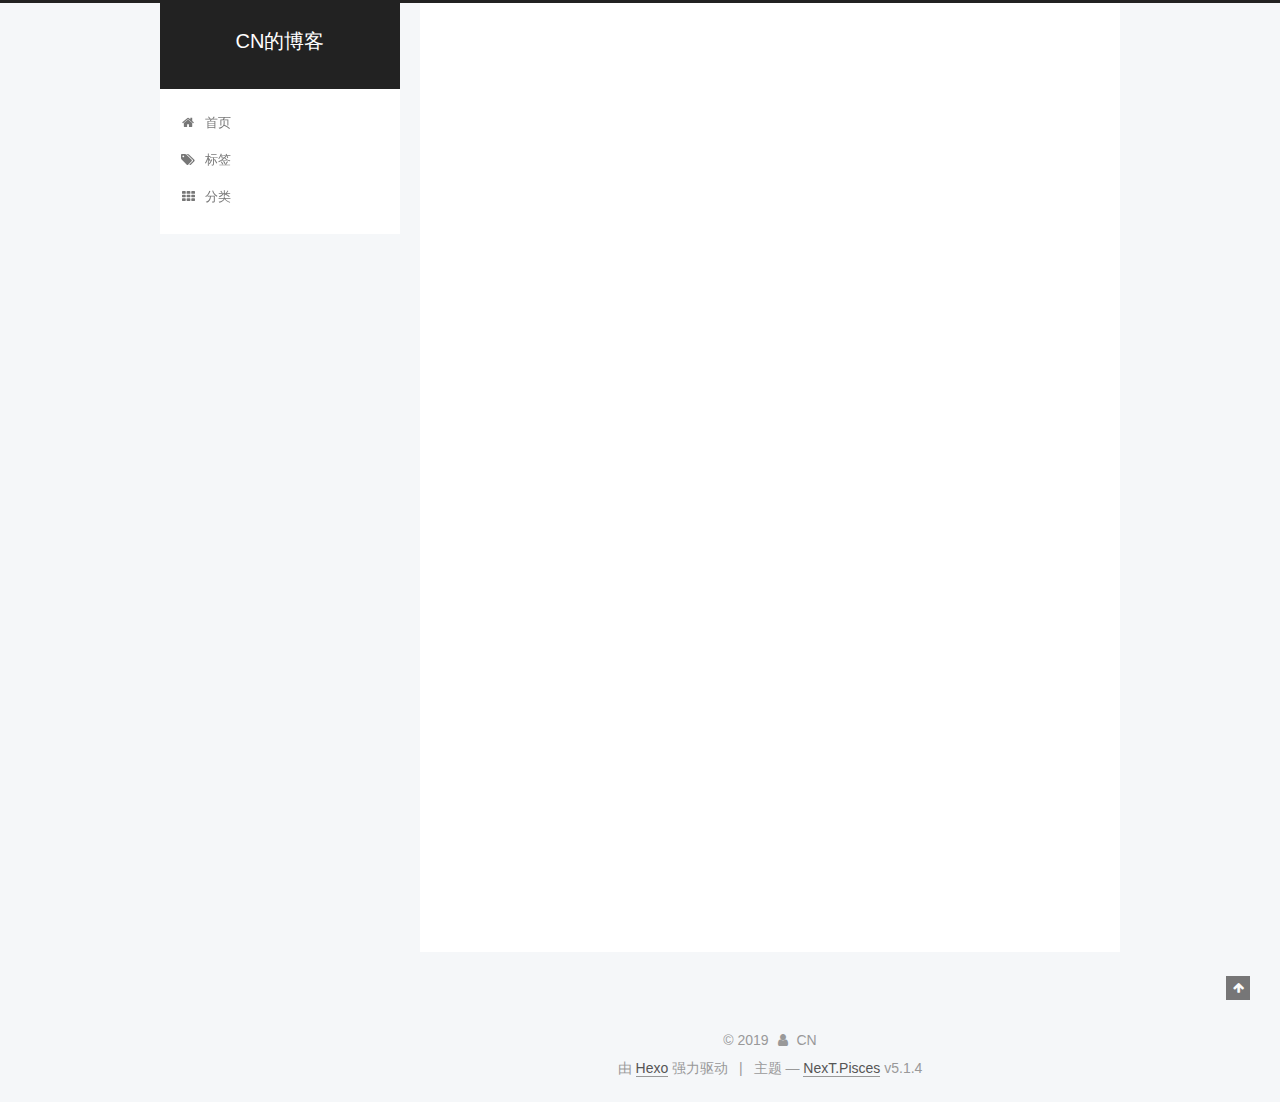
==== commit 8389980a: "Site updated: 2019-11-29 01:01:28" ====
--- a/index.html
+++ b/index.html
@@ -79,10 +79,12 @@
 
 
 
+<meta name="description" content="一个小小的切图仔">
 <meta property="og:type" content="website">
-<meta property="og:title" content="Hexo">
-<meta property="og:url" content="http:&#x2F;&#x2F;yoursite.com&#x2F;index.html">
-<meta property="og:site_name" content="Hexo">
+<meta property="og:title" content="CN的博客">
+<meta property="og:url" content="https:&#x2F;&#x2F;gjm5413.github.io&#x2F;index.html">
+<meta property="og:site_name" content="CN的博客">
+<meta property="og:description" content="一个小小的切图仔">
 <meta property="og:locale" content="zh-Hans">
 <meta name="twitter:card" content="summary">
 
@@ -114,13 +116,13 @@
 
 
 
-  <link rel="canonical" href="http://yoursite.com/"/>
-
-
-
-
-
-  <title>Hexo</title>
+  <link rel="canonical" href="https://gjm5413.github.io/"/>
+
+
+
+
+
+  <title>CN的博客</title>
   
 
 
@@ -151,7 +153,7 @@
     <div class="custom-logo-site-title">
       <a href="/"  class="brand" rel="start">
         <span class="logo-line-before"><i></i></span>
-        <span class="site-title">Hexo</span>
+        <span class="site-title">CN的博客</span>
         <span class="logo-line-after"><i></i></span>
       </a>
     </div>
@@ -177,7 +179,7 @@
       
         
         <li class="menu-item menu-item-home">
-          <a href="/%20" rel="section">
+          <a href="/" rel="section">
             
               <i class="menu-item-icon fa fa-fw fa-home"></i> <br />
             
@@ -186,12 +188,22 @@
         </li>
       
         
-        <li class="menu-item menu-item-archives">
-          <a href="/archives/%20" rel="section">
-            
-              <i class="menu-item-icon fa fa-fw fa-archive"></i> <br />
-            
-            归档
+        <li class="menu-item menu-item-tags">
+          <a href="/tags/" rel="section">
+            
+              <i class="menu-item-icon fa fa-fw fa-tags"></i> <br />
+            
+            标签
+          </a>
+        </li>
+      
+        
+        <li class="menu-item menu-item-categories">
+          <a href="/categories/" rel="section">
+            
+              <i class="menu-item-icon fa fa-fw fa-th"></i> <br />
+            
+            分类
           </a>
         </li>
       
@@ -228,16 +240,16 @@
   
   
   <div class="post-block">
-    <link itemprop="mainEntityOfPage" href="http://yoursite.com/2019/11/24/%E6%B5%8B%E8%AF%95%E6%96%87%E7%AB%A0/">
+    <link itemprop="mainEntityOfPage" href="https://gjm5413.github.io/2019/11/24/%E6%B5%8B%E8%AF%95%E6%96%87%E7%AB%A0/">
 
     <span hidden itemprop="author" itemscope itemtype="http://schema.org/Person">
-      <meta itemprop="name" content="John Doe">
+      <meta itemprop="name" content="CN">
       <meta itemprop="description" content="">
-      <meta itemprop="image" content="/images/avatar.gif">
+      <meta itemprop="image" content="https://avatars2.githubusercontent.com/u/37172544">
     </span>
 
     <span hidden itemprop="publisher" itemscope itemtype="http://schema.org/Organization">
-      <meta itemprop="name" content="Hexo">
+      <meta itemprop="name" content="CN的博客">
     </span>
 
     
@@ -247,7 +259,7 @@
         
           <h1 class="post-title" itemprop="name headline">
                 
-                <a class="post-title-link" href="/2019/11/24/%E6%B5%8B%E8%AF%95%E6%96%87%E7%AB%A0/" itemprop="url">测试文章</a></h1>
+                <a class="post-title-link" href="/2019/11/24/%E6%B5%8B%E8%AF%95%E6%96%87%E7%AB%A0/" itemprop="url">面试题总结</a></h1>
         
 
         <div class="post-meta">
@@ -270,6 +282,28 @@
           </span>
 
           
+            <span class="post-category" >
+            
+              <span class="post-meta-divider">|</span>
+            
+              <span class="post-meta-item-icon">
+                <i class="fa fa-folder-o"></i>
+              </span>
+              
+                <span class="post-meta-item-text">分类于</span>
+              
+              
+                <span itemprop="about" itemscope itemtype="http://schema.org/Thing">
+                  <a href="/categories/%E9%9D%A2%E8%AF%95/" itemprop="url" rel="index">
+                    <span itemprop="name">面试</span>
+                  </a>
+                </span>
+
+                
+                
+              
+            </span>
+          
 
           
             
@@ -298,10 +332,21 @@
 
       
         
-          
-            <br>
-<figure class="highlight bash"><table><tr><td class="gutter"><pre><span class="line">1</span><br></pre></td><td class="code"><pre><span class="line">我的第一篇文章</span><br></pre></td></tr></table></figure>
-          
+          <h3 id="Http-相关"><a href="#Http-相关" class="headerlink" title="Http 相关"></a>Http 相关</h3><ul>
+<li>三次握手四次挥手分别是什么？</li>
+<li>浏览器中输入url到渲染成页面中间发生了什么？</li>
+<li>常见http状态码有哪些？</li>
+<li>浏览器策略</li>
+<li>cache-control有什么作用？</li>
+<li>https中的S代表了什么？</li>
+</ul>
+          <!--noindex-->
+          <div class="post-button text-center">
+            <a class="btn" href="/2019/11/24/%E6%B5%8B%E8%AF%95%E6%96%87%E7%AB%A0/#more" rel="contents">
+              阅读全文 &raquo;
+            </a>
+          </div>
+          <!--/noindex-->
         
       
     </div>
@@ -348,16 +393,16 @@
   
   
   <div class="post-block">
-    <link itemprop="mainEntityOfPage" href="http://yoursite.com/2019/11/24/hello-world/">
+    <link itemprop="mainEntityOfPage" href="https://gjm5413.github.io/2019/11/24/hello-world/">
 
     <span hidden itemprop="author" itemscope itemtype="http://schema.org/Person">
-      <meta itemprop="name" content="John Doe">
+      <meta itemprop="name" content="CN">
       <meta itemprop="description" content="">
-      <meta itemprop="image" content="/images/avatar.gif">
+      <meta itemprop="image" content="https://avatars2.githubusercontent.com/u/37172544">
     </span>
 
     <span hidden itemprop="publisher" itemscope itemtype="http://schema.org/Organization">
-      <meta itemprop="name" content="Hexo">
+      <meta itemprop="name" content="CN的博客">
     </span>
 
     
@@ -418,22 +463,14 @@
 
       
         
-          
-            <p>Welcome to <a href="https://hexo.io/" target="_blank" rel="noopener">Hexo</a>! This is your very first post. Check <a href="https://hexo.io/docs/" target="_blank" rel="noopener">documentation</a> for more info. If you get any problems when using Hexo, you can find the answer in <a href="https://hexo.io/docs/troubleshooting.html" target="_blank" rel="noopener">troubleshooting</a> or you can ask me on <a href="https://github.com/hexojs/hexo/issues" target="_blank" rel="noopener">GitHub</a>.</p>
-<h2 id="Quick-Start"><a href="#Quick-Start" class="headerlink" title="Quick Start"></a>Quick Start</h2><h3 id="Create-a-new-post"><a href="#Create-a-new-post" class="headerlink" title="Create a new post"></a>Create a new post</h3><figure class="highlight bash"><table><tr><td class="gutter"><pre><span class="line">1</span><br></pre></td><td class="code"><pre><span class="line">$ hexo new <span class="string">"My New Post"</span></span><br></pre></td></tr></table></figure>
-
-<p>More info: <a href="https://hexo.io/docs/writing.html" target="_blank" rel="noopener">Writing</a></p>
-<h3 id="Run-server"><a href="#Run-server" class="headerlink" title="Run server"></a>Run server</h3><figure class="highlight bash"><table><tr><td class="gutter"><pre><span class="line">1</span><br></pre></td><td class="code"><pre><span class="line">$ hexo server</span><br></pre></td></tr></table></figure>
-
-<p>More info: <a href="https://hexo.io/docs/server.html" target="_blank" rel="noopener">Server</a></p>
-<h3 id="Generate-static-files"><a href="#Generate-static-files" class="headerlink" title="Generate static files"></a>Generate static files</h3><figure class="highlight bash"><table><tr><td class="gutter"><pre><span class="line">1</span><br></pre></td><td class="code"><pre><span class="line">$ hexo generate</span><br></pre></td></tr></table></figure>
-
-<p>More info: <a href="https://hexo.io/docs/generating.html" target="_blank" rel="noopener">Generating</a></p>
-<h3 id="Deploy-to-remote-sites"><a href="#Deploy-to-remote-sites" class="headerlink" title="Deploy to remote sites"></a>Deploy to remote sites</h3><figure class="highlight bash"><table><tr><td class="gutter"><pre><span class="line">1</span><br></pre></td><td class="code"><pre><span class="line">$ hexo deploy</span><br></pre></td></tr></table></figure>
-
-<p>More info: <a href="https://hexo.io/docs/one-command-deployment.html" target="_blank" rel="noopener">Deployment</a></p>
-
-          
+          <p>Welcome to <a href="https://hexo.io/" target="_blank" rel="noopener">Hexo</a>! This is your very first post. Check <a href="https://hexo.io/docs/" target="_blank" rel="noopener">documentation</a> for more info. If you get any problems when using Hexo, you can find the answer in <a href="https://hexo.io/docs/troubleshooting.html" target="_blank" rel="noopener">troubleshooting</a> or you can ask me on <a href="https://github.com/hexojs/hexo/issues" target="_blank" rel="noopener">GitHub</a>.</p>
+          <!--noindex-->
+          <div class="post-button text-center">
+            <a class="btn" href="/2019/11/24/hello-world/#more" rel="contents">
+              阅读全文 &raquo;
+            </a>
+          </div>
+          <!--/noindex-->
         
       
     </div>
@@ -502,8 +539,12 @@
         <div class="site-overview">
           <div class="site-author motion-element" itemprop="author" itemscope itemtype="http://schema.org/Person">
             
-              <p class="site-author-name" itemprop="name">John Doe</p>
-              <p class="site-description motion-element" itemprop="description"></p>
+              <img class="site-author-image" itemprop="image"
+                src="https://avatars2.githubusercontent.com/u/37172544"
+                alt="CN" />
+            
+              <p class="site-author-name" itemprop="name">CN</p>
+              <p class="site-description motion-element" itemprop="description">一个小小的切图仔</p>
           </div>
 
           <nav class="site-state motion-element">
@@ -511,7 +552,7 @@
             
               <div class="site-state-item site-state-posts">
               
-                <a href="/archives/%20%7C%7C%20archive">
+                <a href="/archives">
               
                   <span class="site-state-item-count">2</span>
                   <span class="site-state-item-name">日志</span>
@@ -520,13 +561,41 @@
             
 
             
-
+              
+              
+              <div class="site-state-item site-state-categories">
+                <a href="/categories/index.html">
+                  <span class="site-state-item-count">1</span>
+                  <span class="site-state-item-name">分类</span>
+                </a>
+              </div>
+            
+
+            
+              
+              
+              <div class="site-state-item site-state-tags">
+                <a href="/tags/index.html">
+                  <span class="site-state-item-count">1</span>
+                  <span class="site-state-item-name">标签</span>
+                </a>
+              </div>
             
 
           </nav>
 
           
 
+          
+            <div class="links-of-author motion-element">
+                
+                  <span class="links-of-author-item">
+                    <a href="https://github.com/gjm5413" target="_blank" title="GitHub">
+                      
+                        <i class="fa fa-fw fa-github"></i>GitHub</a>
+                  </span>
+                
+            </div>
           
 
           
@@ -558,7 +627,7 @@
   <span class="with-love">
     <i class="fa fa-user"></i>
   </span>
-  <span class="author" itemprop="copyrightHolder">John Doe</span>
+  <span class="author" itemprop="copyrightHolder">CN</span>
 
   
 </div>
--- a/css/main.css
+++ b/css/main.css
@@ -487,8 +487,8 @@
   margin: 20px 0;
   padding: 0;
   font-size: 13px;
-  color: #4d4d4c;
-  background: #f7f7f7;
+  color: #ccc;
+  background: #2d2d2d;
   line-height: 1.6;
 }
 pre,
@@ -508,7 +508,7 @@
 }
 pre code {
   padding: 0;
-  color: #4d4d4c;
+  color: #ccc;
   background: none;
   text-shadow: none;
 }
@@ -531,7 +531,7 @@
 }
 .highlight figcaption {
   font-size: 1em;
-  color: #4d4d4c;
+  color: #ccc;
   line-height: 1em;
   margin-bottom: 1em;
 }
@@ -545,23 +545,23 @@
 }
 .highlight figcaption a {
   float: right;
-  color: #4d4d4c;
+  color: #ccc;
 }
 .highlight figcaption a:hover {
-  border-bottom-color: #4d4d4c;
+  border-bottom-color: #ccc;
 }
 .highlight .gutter pre {
   padding-left: 10px;
   padding-right: 10px;
-  color: #869194;
+  color: #999;
   text-align: right;
-  background-color: #eff2f3;
+  background-color: #1b1b1b;
 }
 .highlight .code pre {
   width: 100%;
   padding-left: 10px;
   padding-right: 10px;
-  background-color: #f7f7f7;
+  background-color: #2d2d2d;
 }
 .highlight .line {
   height: 20px;
@@ -579,16 +579,16 @@
   border: none;
 }
 pre .deletion {
-  background: #fdd;
+  background: #008000;
 }
 pre .addition {
-  background: #dfd;
+  background: #800000;
 }
 pre .meta {
-  color: #8959a8;
+  color: #c9c;
 }
 pre .comment {
-  color: #8e908c;
+  color: #999;
 }
 pre .variable,
 pre .attribute,
@@ -602,7 +602,7 @@
 pre .css .id,
 pre .css .class,
 pre .css .pseudo {
-  color: #c82829;
+  color: #f2777a;
 }
 pre .number,
 pre .preprocessor,
@@ -611,7 +611,7 @@
 pre .params,
 pre .constant,
 pre .command {
-  color: #f5871f;
+  color: #f99157;
 }
 pre .ruby .class .title,
 pre .css .rules .attribute,
@@ -624,11 +624,11 @@
 pre .special,
 pre .number,
 pre .formula {
-  color: #718c00;
+  color: #9c9;
 }
 pre .title,
 pre .css .hexcolor {
-  color: #3e999f;
+  color: #6cc;
 }
 pre .function,
 pre .python .decorator,
@@ -638,11 +638,11 @@
 pre .perl .sub,
 pre .javascript .title,
 pre .coffeescript .title {
-  color: #4271ae;
+  color: #69c;
 }
 pre .keyword,
 pre .javascript .function {
-  color: #8959a8;
+  color: #c9c;
 }
 .full-image.full-image.full-image.full-image {
   border: none;
@@ -1823,7 +1823,7 @@
   width: 4px;
   height: 4px;
   border-radius: 50%;
-  background: #04ff45;
+  background: #9e74ff;
 }
 .links-of-blogroll {
   font-size: 13px;
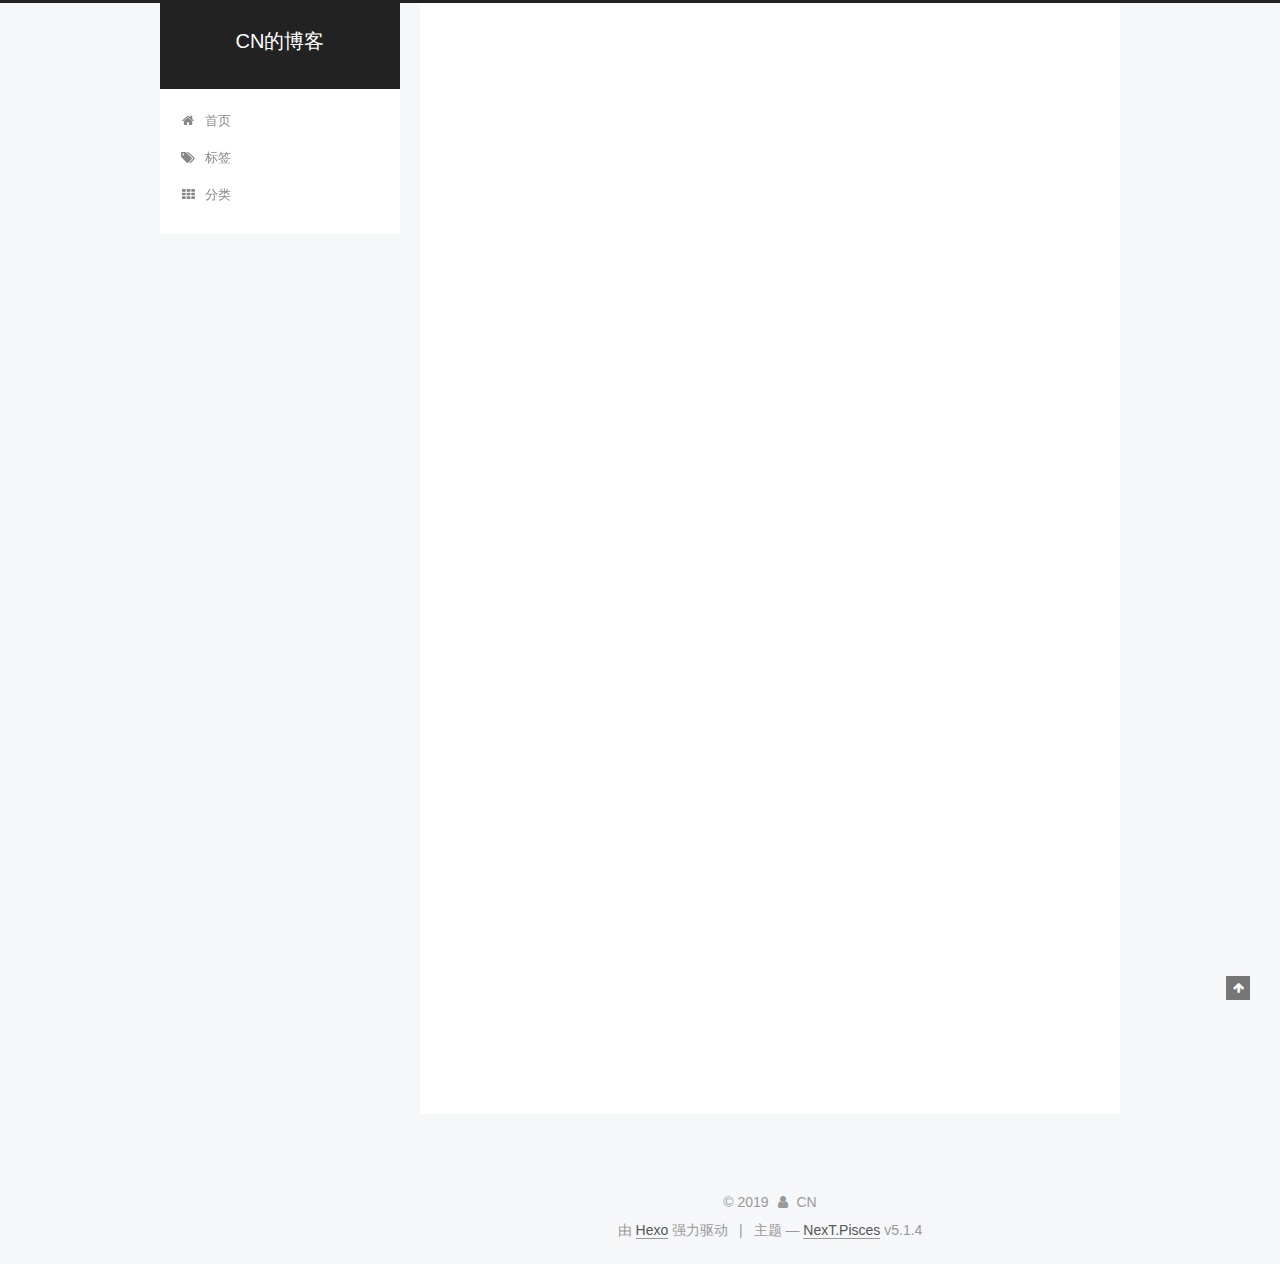
==== commit 4ab64fea: "Site updated: 2019-11-29 01:22:54" ====
--- a/index.html
+++ b/index.html
@@ -332,14 +332,7 @@
 
       
         
-          <h3 id="Http-相关"><a href="#Http-相关" class="headerlink" title="Http 相关"></a>Http 相关</h3><ul>
-<li>三次握手四次挥手分别是什么？</li>
-<li>浏览器中输入url到渲染成页面中间发生了什么？</li>
-<li>常见http状态码有哪些？</li>
-<li>浏览器策略</li>
-<li>cache-control有什么作用？</li>
-<li>https中的S代表了什么？</li>
-</ul>
+          <h2 id="Http-相关"><a href="#Http-相关" class="headerlink" title="Http 相关"></a>Http 相关</h2><h3 id="三次握手四次挥手分别是什么？"><a href="#三次握手四次挥手分别是什么？" class="headerlink" title="三次握手四次挥手分别是什么？"></a>三次握手四次挥手分别是什么？</h3><h3 id="浏览器中输入url到渲染成页面中间发生了什么？"><a href="#浏览器中输入url到渲染成页面中间发生了什么？" class="headerlink" title="浏览器中输入url到渲染成页面中间发生了什么？"></a>浏览器中输入url到渲染成页面中间发生了什么？</h3><h3 id="常见http状态码有哪些？"><a href="#常见http状态码有哪些？" class="headerlink" title="常见http状态码有哪些？"></a>常见http状态码有哪些？</h3><h3 id="浏览器策略"><a href="#浏览器策略" class="headerlink" title="浏览器策略"></a>浏览器策略</h3><h3 id="cache-control有什么作用？"><a href="#cache-control有什么作用？" class="headerlink" title="cache-control有什么作用？"></a>cache-control有什么作用？</h3><h3 id="https中的S代表了什么？"><a href="#https中的S代表了什么？" class="headerlink" title="https中的S代表了什么？"></a>https中的S代表了什么？</h3>
           <!--noindex-->
           <div class="post-button text-center">
             <a class="btn" href="/2019/11/24/%E6%B5%8B%E8%AF%95%E6%96%87%E7%AB%A0/#more" rel="contents">
--- a/css/main.css
+++ b/css/main.css
@@ -1823,7 +1823,7 @@
   width: 4px;
   height: 4px;
   border-radius: 50%;
-  background: #9e74ff;
+  background: #7d2b6a;
 }
 .links-of-blogroll {
   font-size: 13px;
